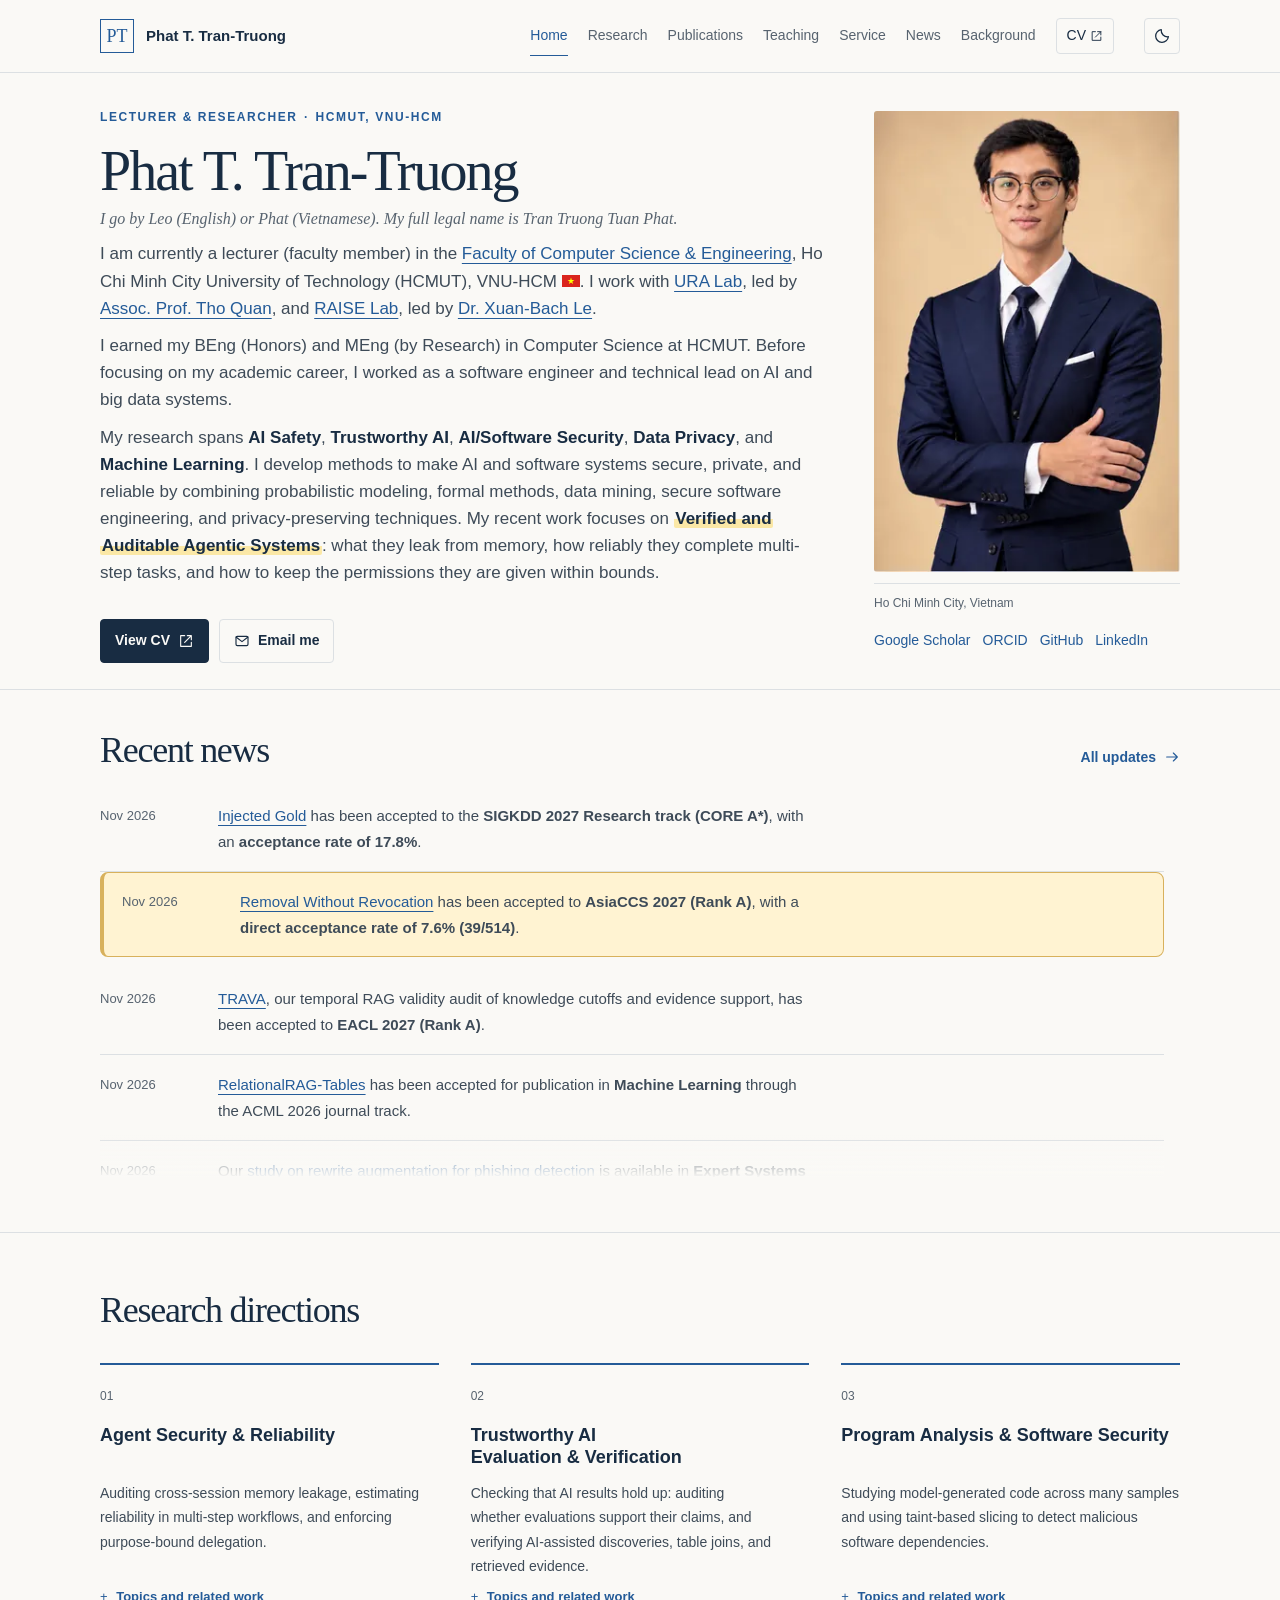
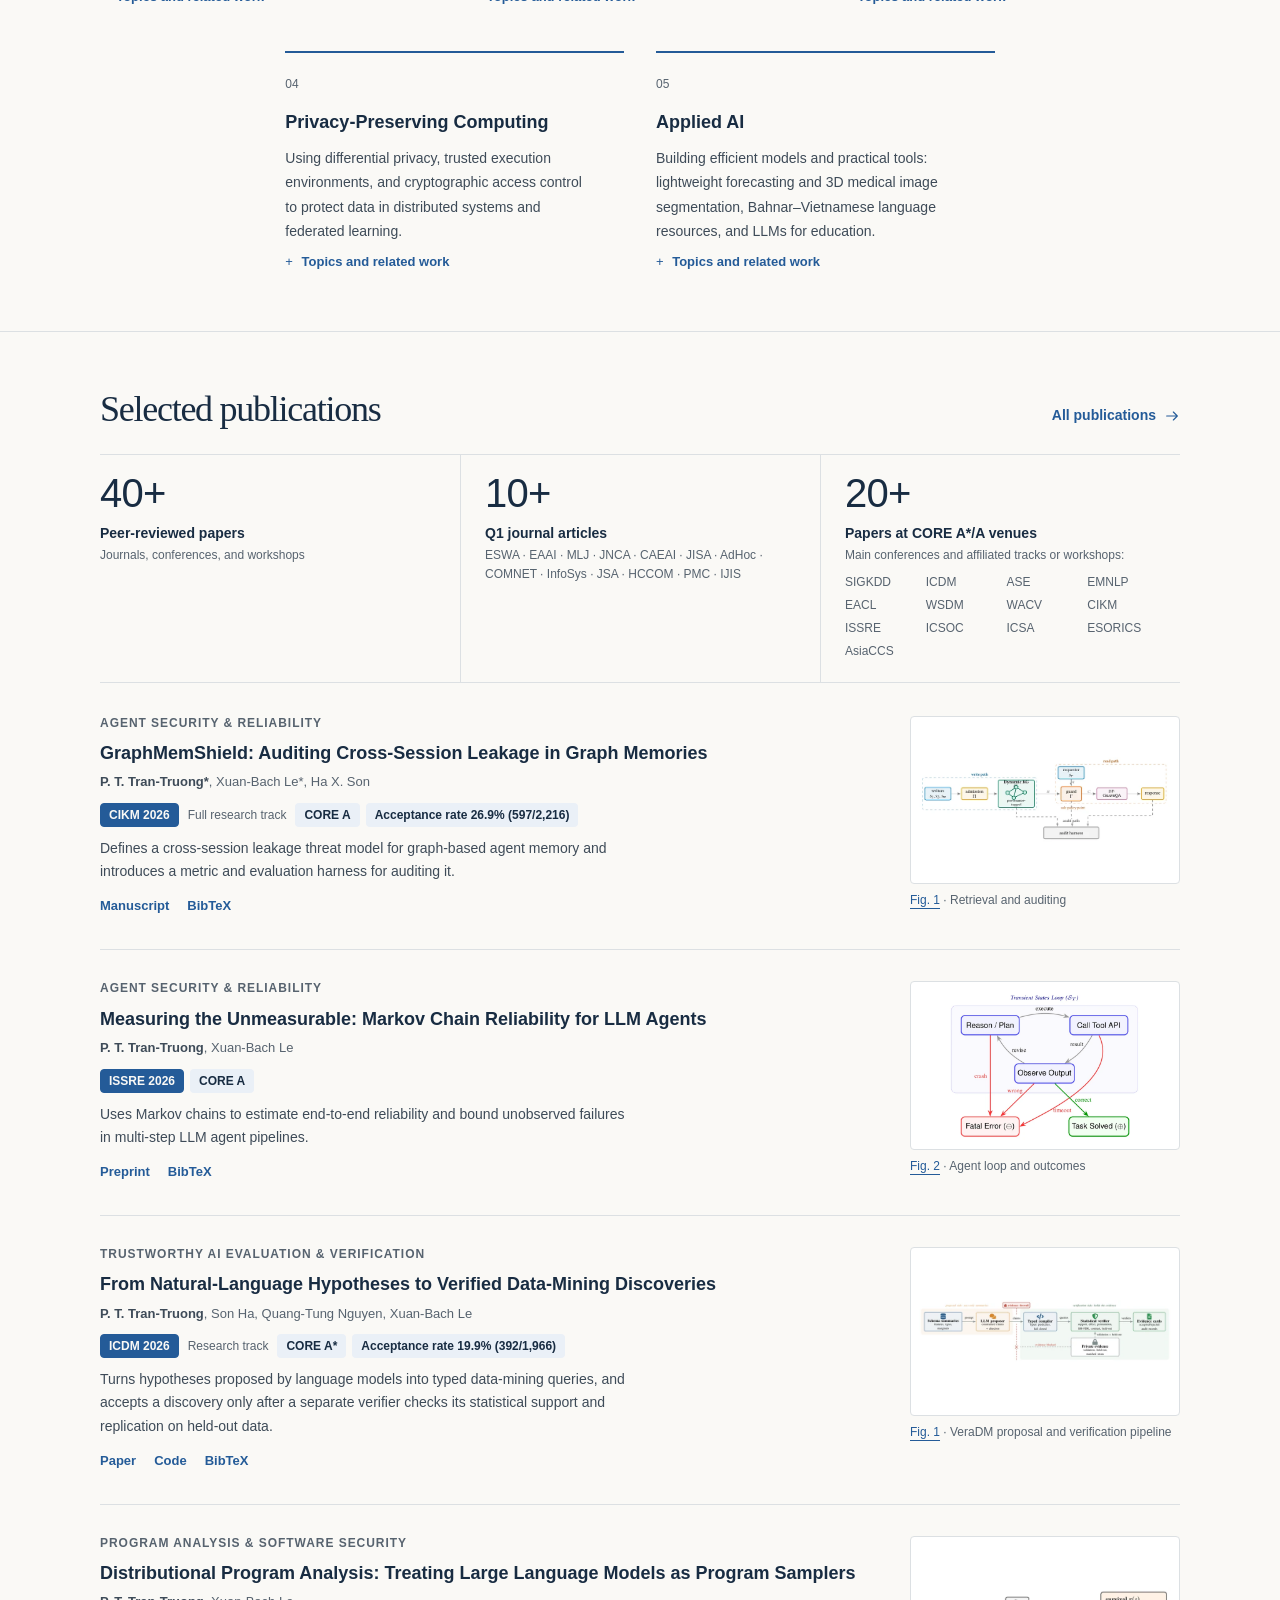
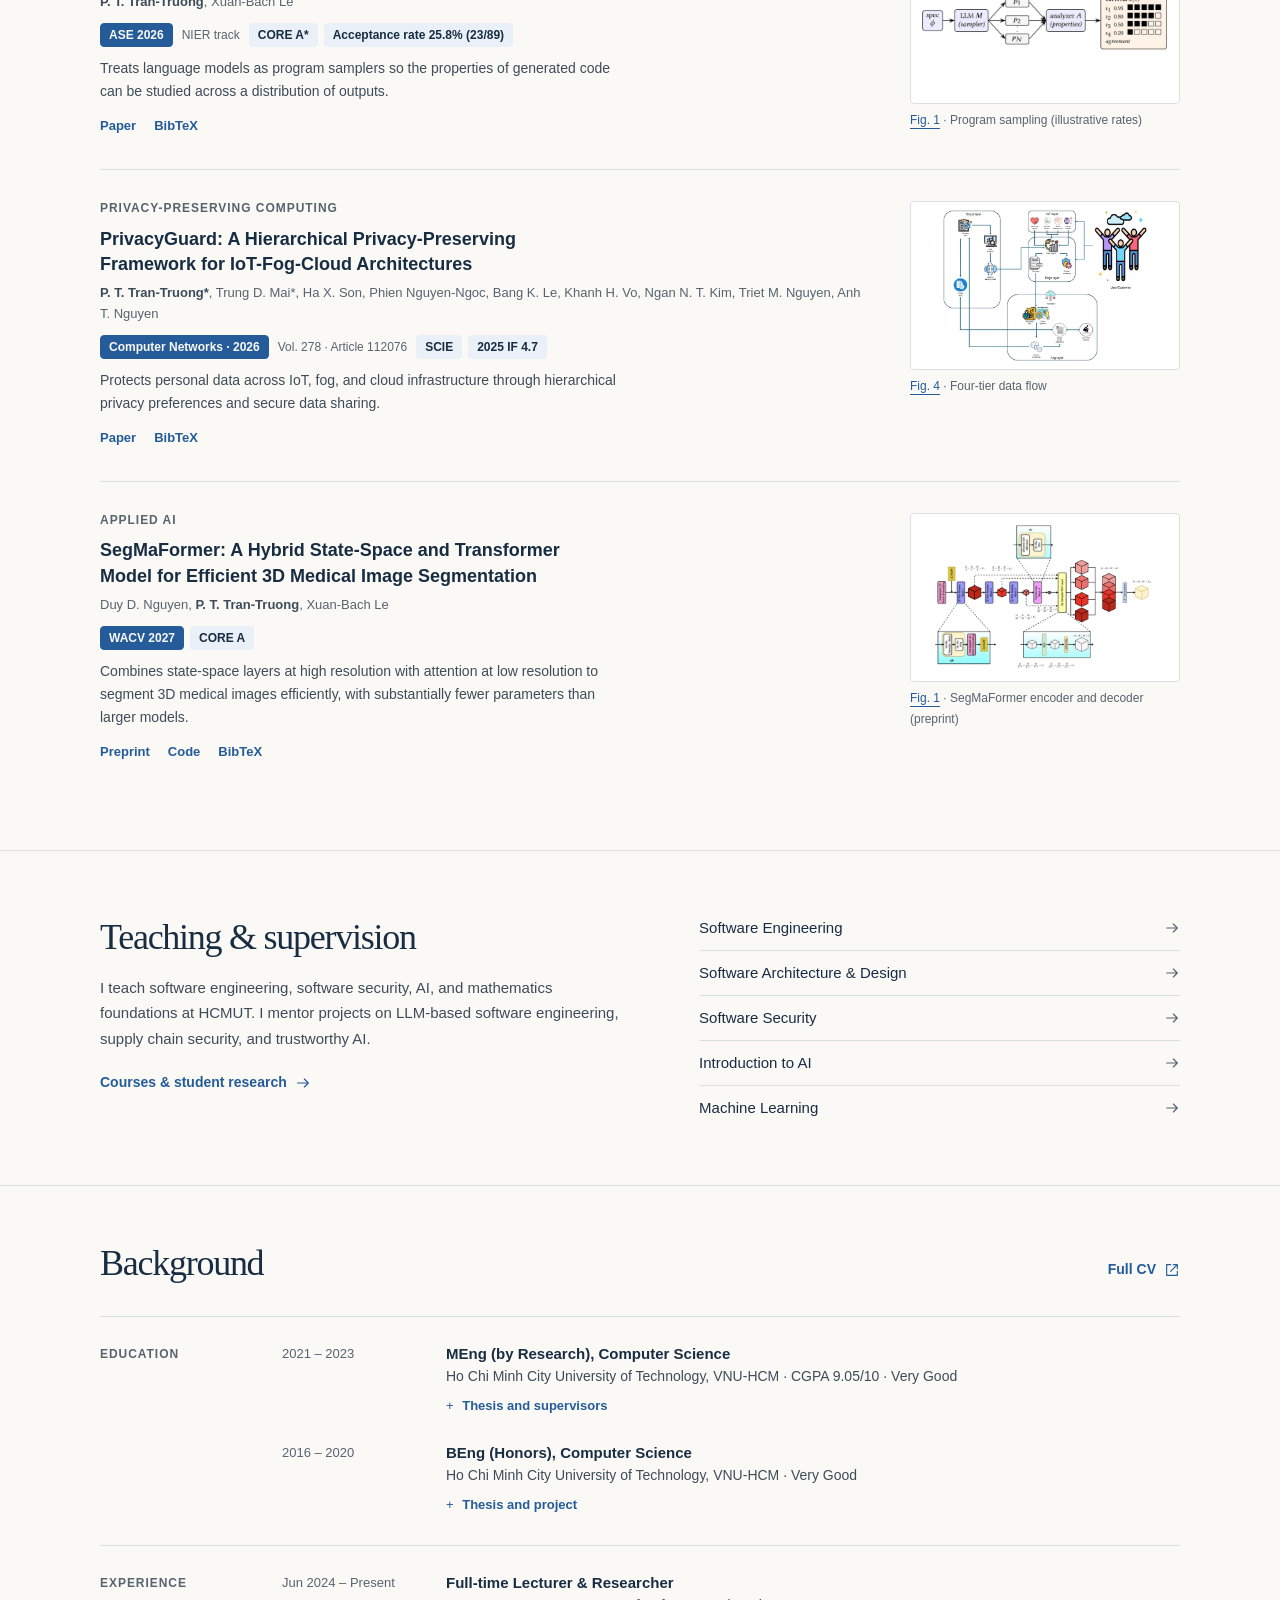
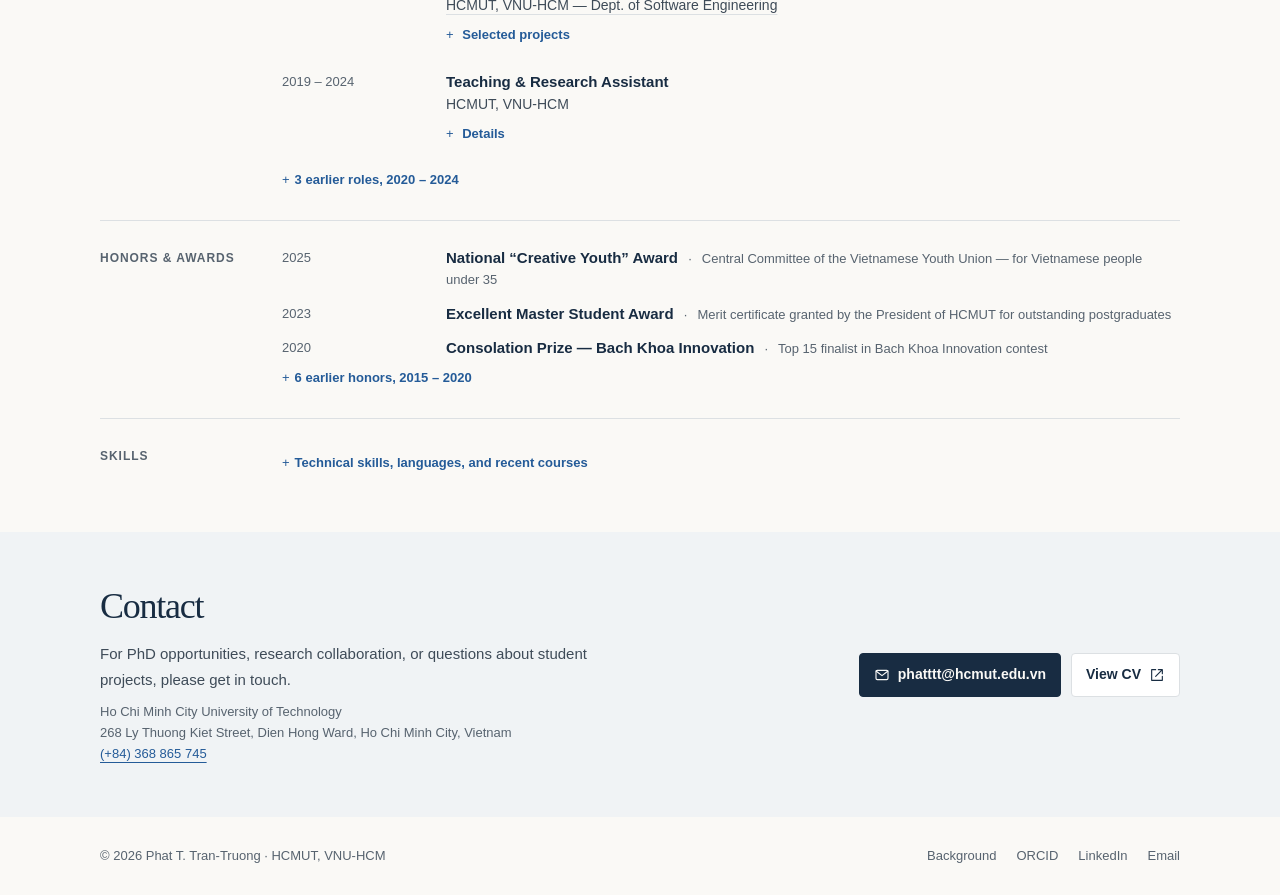
==== index.html @ 2db964b9 "Align conference venue names in responsive columns" ====
<!DOCTYPE html>
<html lang="en" data-theme="light">
  <head>
    <meta charset="UTF-8" />
    <meta name="viewport" content="width=device-width, initial-scale=1" />
    <title>
      Phat T. Tran-Truong — Lecturer &amp; Researcher in Computer Science
    </title>
    <meta
      name="description"
      content="Phat Tuan Tran-Truong (Leo), lecturer and researcher at HCMUT, VNU-HCM. Research in LLM agent security and reliability, program analysis, and privacy-preserving computing."
    />
    <meta name="author" content="Phat T. Tran-Truong" />
    <meta name="theme-color" content="#faf9f6" />
    <meta
      property="og:title"
      content="Phat T. Tran-Truong — Lecturer &amp; Researcher in Computer Science"
    />
    <meta
      property="og:description"
      content="Phat Tuan Tran-Truong (Leo), lecturer and researcher at HCMUT, VNU-HCM. Research in LLM agent security and reliability, program analysis, and privacy-preserving computing."
    />
    <meta property="og:type" content="website" />
    <meta property="og:url" content="https://leotttphat.github.io/" />
    <meta
      property="og:image"
      content="https://leotttphat.github.io/assets/social-card.jpg"
    />
    <meta property="og:image:width" content="1200" />
    <meta property="og:image:height" content="630" />
    <meta
      property="og:image:alt"
      content="Phat Tuan Tran-Truong — Security and reliability for LLM agents"
    />
    <meta name="twitter:card" content="summary_large_image" />
    <link rel="canonical" href="https://leotttphat.github.io/" />
    <script type="application/ld+json">
      {
        "@context": "https://schema.org",
        "@type": "Person",
        "name": "Phat Tuan Tran-Truong",
        "alternateName": ["Phat T. Tran-Truong", "Leo"],
        "jobTitle": "Lecturer and Researcher",
        "worksFor": {
          "@type": "CollegeOrUniversity",
          "name": "Ho Chi Minh City University of Technology (HCMUT), VNU-HCM",
          "url": "https://hcmut.edu.vn/"
        },
        "alumniOf": {
          "@type": "CollegeOrUniversity",
          "name": "Ho Chi Minh City University of Technology (HCMUT), VNU-HCM"
        },
        "url": "https://leotttphat.github.io/",
        "image": "https://leotttphat.github.io/assets/portrait-640.jpg",
        "email": "mailto:phatttt@hcmut.edu.vn",
        "knowsAbout": [
          "LLM agent security",
          "Software reliability",
          "Program analysis",
          "Privacy-preserving computing"
        ],
        "sameAs": [
          "https://scholar.google.com/citations?user=id3PATEAAAAJ",
          "https://orcid.org/0000-0003-3199-6333",
          "https://github.com/LeoTTTPhat",
          "https://www.linkedin.com/in/tuanphat"
        ]
      }
    </script>
    <script>
      (function () {
        var theme = null;
        try {
          theme = localStorage.getItem("theme");
        } catch (_) {}
        if (
          theme === "dark" ||
          (!theme && window.matchMedia("(prefers-color-scheme: dark)").matches)
        )
          document.documentElement.dataset.theme = "dark";
      })();
    </script>
    <link rel="icon" href="favicon.ico" sizes="32x32" />
    <link rel="icon" href="assets/favicon.svg" type="image/svg+xml" />
    <link rel="apple-touch-icon" href="assets/apple-touch-icon.png" />
    <link rel="stylesheet" href="index.css?v=20261114-3" />
    <script src="script.js?v=20261109" defer></script>
  </head>
  <body data-page="home">
    <a class="skip-link" href="#main">Skip to content</a>
    <header class="navbar">
      <div class="container nav-inner">
        <a class="nav-logo" href="./" aria-label="Phat T. Tran-Truong — Home"
          ><span class="monogram" aria-hidden="true">PT</span
          ><span class="full-name">Phat T. Tran-Truong</span></a
        >
        <nav class="nav-links" id="nav-links" aria-label="Main navigation">
          <a href="./" aria-current="page">Home</a>
          <a href="#research">Research</a>
          <a href="publications/">Publications</a>
          <a href="teaching/">Teaching</a>
          <a href="service/">Service</a>
          <a href="news/">News</a>
          <a href="#background">Background</a>
          <a class="cv-link" href="cv_Phat.pdf" target="_blank" rel="noopener">
            CV
            <svg class="icon" viewBox="0 0 24 24" aria-hidden="true">
              <path d="M14 4h6v6m0-6L10 14M10 4H4v16h16v-6" />
            </svg>
          </a>
        </nav>
        <button
          class="icon-button theme-toggle"
          id="theme-toggle"
          aria-label="Switch to dark mode"
        >
          <svg class="icon moon-icon" viewBox="0 0 24 24" aria-hidden="true">
            <path
              d="M20.5 13A8.5 8.5 0 0 1 11 3.5 8.5 8.5 0 1 0 20.5 13Z"
            /></svg
          ><svg class="icon sun-icon" viewBox="0 0 24 24" aria-hidden="true">
            <circle cx="12" cy="12" r="4" />
            <path
              d="M12 2v2m0 16v2M2 12h2m16 0h2M5 5l1.5 1.5m11 11L19 19M5 19l1.5-1.5m11-11L19 5"
            />
          </svg>
        </button>
        <button
          class="icon-button menu-toggle"
          id="menu-toggle"
          aria-label="Open navigation"
          aria-expanded="false"
          aria-controls="nav-links"
        >
          <svg class="icon menu-bars" viewBox="0 0 24 24" aria-hidden="true">
            <path d="M4 6h16M4 12h16M4 18h16" /></svg
          ><svg class="icon menu-close" viewBox="0 0 24 24" aria-hidden="true">
            <path d="m6 6 12 12M6 18 18 6" />
          </svg>
        </button>
      </div>
    </header>
    <main id="main" tabindex="-1">
      <section class="hero" id="about">
        <div class="container hero-layout">
          <div class="hero-identity">
            <p class="eyebrow hero-eyebrow">
              <span>Lecturer &amp; Researcher</span
              ><span class="eyebrow-sep" aria-hidden="true">·</span
              ><span class="nowrap">HCMUT, VNU-HCM</span>
            </p>
            <h1>Phat T. <span class="family-name">Tran-Truong</span></h1>
            <p class="name-note">
              I go by Leo (English) or Phat (Vietnamese). My full legal name is
              Tran Truong Tuan Phat.
            </p>
          </div>
          <div class="hero-profile">
            <figure class="portrait">
              <picture>
                <source
                  type="image/webp"
                  srcset="
                    assets/portrait-320.webp 320w,
                    assets/portrait-640.webp 640w
                  "
                  sizes="(max-width: 767px) 84px, clamp(200px, calc(29vw - 19px), 306px)"
                />
                <img
                  src="assets/portrait-640.jpg"
                  srcset="
                    assets/portrait-320.jpg 320w,
                    assets/portrait-640.jpg 640w
                  "
                  sizes="(max-width: 767px) 84px, clamp(200px, calc(29vw - 19px), 306px)"
                  width="814"
                  height="1226"
                  alt="Portrait of Phat Tuan Tran-Truong"
                  fetchpriority="high"
                />
              </picture>
              <figcaption>Ho Chi Minh City, Vietnam</figcaption>
            </figure>
            <ul class="profile-links" aria-label="Academic profiles">
              <li>
                <a
                  href="https://scholar.google.com/citations?user=id3PATEAAAAJ&amp;view_op=list_works&amp;sortby=pubdate"
                  target="_blank"
                  rel="noopener"
                  >Google Scholar</a
                >
              </li>
              <li>
                <a
                  href="https://orcid.org/0000-0003-3199-6333"
                  target="_blank"
                  rel="noopener"
                  >ORCID</a
                >
              </li>
              <li>
                <a
                  href="https://github.com/LeoTTTPhat"
                  target="_blank"
                  rel="noopener"
                  >GitHub</a
                >
              </li>
              <li>
                <a
                  href="https://www.linkedin.com/in/tuanphat"
                  target="_blank"
                  rel="noopener"
                  >LinkedIn</a
                >
              </li>
            </ul>
          </div>
          <div class="hero-details">
            <div class="hero-bio-group">
              <p class="hero-bio">
                I am currently a lecturer (faculty member) in the
                <a
                  href="https://cse.hcmut.edu.vn/en/bo-mon-cong-nghe-phan-mem"
                  target="_blank"
                  rel="noopener"
                  >Faculty of Computer Science &amp; Engineering</a
                >, Ho Chi Minh City University of Technology (HCMUT),
                <span class="nowrap"
                  >VNU-HCM
                  <svg
                    width="18"
                    height="12"
                    viewBox="0 0 30 20"
                    role="img"
                    aria-label="Vietnam flag"
                  >
                    <g id="vietnam-flag-art">
                      <rect width="30" height="20" fill="#da251d" />
                      <path
                        fill="#ff0"
                        d="M15 4l1.35 4.15h4.36l-3.53 2.56 1.35 4.15L15 12.3l-3.53 2.56 1.35-4.15-3.53-2.56h4.36Z"
                      />
                    </g>
                  </svg></span
                >. I work with
                <a
                  class="nowrap"
                  href="https://ura.hcmut.edu.vn/people"
                  target="_blank"
                  rel="noopener"
                  >URA Lab</a
                >, led by
                <a
                  class="nowrap"
                  href="https://www.cse.hcmut.edu.vn/qttho/doku.php?id=start"
                  target="_blank"
                  rel="noopener"
                  >Assoc. Prof. Tho Quan</a
                >, and
                <a
                  class="nowrap"
                  href="https://raise-website.vercel.app/"
                  target="_blank"
                  rel="noopener"
                  >RAISE Lab</a
                >, led by
                <a
                  class="nowrap"
                  href="https://lexuanbach.github.io/"
                  target="_blank"
                  rel="noopener"
                  >Dr. Xuan-Bach Le</a
                >.
              </p>
              <details class="cv-more hero-bio-more" open>
                <summary>Research interests and background</summary>
                <p class="hero-bio">
                  I earned my BEng (Honors) and MEng (by Research) in Computer
                  Science at HCMUT. Before focusing on my academic career, I worked
                  as a software engineer and technical lead on AI and big data
                  systems.
                </p>
                <p class="hero-bio">
                  My research spans <strong class="keyword">AI Safety</strong>,
                  <strong class="keyword">Trustworthy AI</strong>,
                  <strong class="keyword">AI/Software Security</strong>,
                  <strong class="keyword">Data Privacy</strong>, and
                  <strong class="keyword">Machine Learning</strong>. I develop methods to
                  make AI and software systems secure, private, and reliable by
                  combining probabilistic modeling, formal methods, data mining,
                  secure software engineering, and privacy-preserving techniques.
                  My recent work focuses on
                  <strong class="keyword keyword--focus"
                    >Verified and Auditable Agentic Systems</strong
                  >: what they leak from memory, how reliably they complete
                  multi-step tasks, and how to keep the permissions they are given
                  within bounds.
                </p>
              </details>
            </div>
            <div class="hero-actions">
              <a
                class="hero-action hero-action-primary"
                href="cv_Phat.pdf"
                target="_blank"
                rel="noopener"
              >
                View CV
                <svg class="icon" viewBox="0 0 24 24" aria-hidden="true">
                  <path d="M14 4h6v6m0-6L10 14M10 4H4v16h16v-6" />
                </svg>
              </a>
              <a class="hero-action" href="mailto:phatttt@hcmut.edu.vn">
                <svg class="icon" viewBox="0 0 24 24" aria-hidden="true">
                  <rect x="3" y="5" width="18" height="14" rx="2" />
                  <path d="m3 6 9 7 9-7" />
                </svg>
                Email me
              </a>
            </div>
          </div>
        </div>
      </section>
      <section class="content-section" id="news">
        <div class="container">
          <div class="section-heading">
            <h2 id="news-heading">Recent news</h2>
            <a class="text-link" href="news/"
              >All updates
              <svg class="icon" viewBox="0 0 24 24" aria-hidden="true">
                <path d="M4 12h16m-6-6 6 6-6 6" /></svg
            ></a>
          </div>
          <!-- Phones show the latest four, with the archive linked above. -->
          <div
            class="news-scroll"
            role="region"
            aria-labelledby="news-heading"
            tabindex="0"
            data-visible="4"
          >
            <div class="news-list">
              <div class="news-item">
                <time class="news-date" datetime="2026-11">Nov 2026</time>
                <p>
                  <a href="publications/#injected-gold">Injected Gold</a>
                  has been accepted to the
                  <strong>SIGKDD 2027 Research track (CORE A*)</strong>, with an
                  <strong>acceptance rate of 17.8%</strong>.
                </p>
              </div>
              <div class="news-item news-item--highlighted">
                <time class="news-date" datetime="2026-11">Nov 2026</time>
                <p>
                  <a href="publications/#removal-without-revocation"
                    >Removal Without Revocation</a
                  >
                  has been accepted to <strong>AsiaCCS 2027 (Rank A)</strong>,
                  with a <strong>direct acceptance rate of 7.6% (39/514)</strong>.
                </p>
              </div>
              <div class="news-item">
                <time class="news-date" datetime="2026-11">Nov 2026</time>
                <p>
                  <a href="publications/#trava">TRAVA</a>, our temporal RAG
                  validity audit of knowledge cutoffs and evidence support,
                  has been accepted to <strong>EACL 2027 (Rank A)</strong>.
                </p>
              </div>
              <div class="news-item">
                <time class="news-date" datetime="2026-11">Nov 2026</time>
                <p>
                  <a href="publications/#relationalrag-tables">RelationalRAG-Tables</a>
                  has been accepted for publication in <strong>Machine Learning</strong>
                  through the ACML 2026 journal track.
                </p>
              </div>
              <div class="news-item">
                <time class="news-date" datetime="2026-11">Nov 2026</time>
                <p>
                  Our
                  <a href="publications/#phishing-rewrite-audit"
                    >study on rewrite augmentation for phishing detection</a
                  >
                  is available in <strong>Expert Systems with Applications</strong>.
                </p>
              </div>
              <div class="news-item">
                <time class="news-date" datetime="2026-11">Nov 2026</time>
                <p>
                  <a href="publications/#trust-gated-median">Trust-Gated Robust Median</a>
                  has been accepted for publication in the
                  <strong>Journal of Information Security and Applications</strong>.
                </p>
              </div>
              <div class="news-item">
                <time class="news-date" datetime="2026-11">Nov 2026</time>
                <p>
                  Five papers were accepted to <strong>WSDM 2027</strong>,
                  including
                  <a href="publications/#symbolic-pattern-mining"
                    >work on symbolic pattern mining</a
                  >
                  and
                  <a href="publications/#misinformation-propagation-audit"
                    >a Findings paper on misinformation detection</a
                  >.
                </p>
              </div>
              <div class="news-item">
                <time class="news-date" datetime="2026-11">Nov 2026</time>
                <p>
                  Our
                  <a href="publications/#privacy-architectures"
                    >review of privacy-preserving architectures for IoT and
                    vehicular data sharing</a
                  >
                  is published in <strong>Ad Hoc Networks</strong>.
                </p>
              </div>
              <div class="news-item">
                <time class="news-date" datetime="2026-10">Oct 2026</time>
                <p>
                  <a href="publications/#semreuse">SemReuse</a> is available as
                  an <strong>arXiv preprint</strong>. It reuses cached
                  natural-language filter results and audits each new query
                  for recall and precision. This marks my first completed
                  collaboration with Assoc. Prof. Tung Kieu and Prof. Christian
                  S. Jensen at Aalborg University, and Prof. Bin Yang at East
                  China Normal University.
                </p>
              </div>
              <div class="news-item" id="jaws-ase-2026">
                <time class="news-date" datetime="2026-10">Oct 2026</time>
                <p>
                  “When the Judge Is the Bottleneck: Measuring Where an
                  Adversarial NL-to-LTL Loop Actually Fails” was accepted to the
                  <strong><a href="https://conf.researchr.org/home/ase-2026/jaws-2-2026#program">JAWs 2 workshop at ASE 2026</a></strong>
                  and listed in the October 12 program.
                </p>
              </div>
              <div class="news-item">
                <time class="news-date" datetime="2026-10">Oct 2026</time>
                <p>
                  <a href="publications/#segmaformer">SegMaFormer</a> was
                  accepted to <strong>WACV 2027</strong>.
                </p>
              </div>
              <div class="news-item">
                <time class="news-date" datetime="2026-10">Oct 2026</time>
                <p>
                  <a href="publications/#synthetic-data-audit"
                    >Our study on synthetic-data selection</a
                  >
                  appeared in <strong>EMNLP 2026 Findings</strong>.
                </p>
              </div>
              <div class="news-item">
                <time class="news-date" datetime="2026-09">Sep 2026</time>
                <p>
                  Five papers on agent services, orchestration, and access control
                  were accepted to <strong>ICSOC 2026</strong>, including
                  <a href="publications/#agent-failure-taxonomy"
                    >a taxonomy of LLM agent failure modes</a
                  >.
                </p>
              </div>
              <div class="news-item">
                <time class="news-date" datetime="2026-08">Aug 2026</time>
                <p>
                  <a href="publications/#graphmemshield">GraphMemShield</a> was
                  accepted to the <strong>CIKM 2026 full research track</strong>.
                </p>
              </div>
              <div class="news-item">
                <time class="news-date" datetime="2026-08">Aug 2026</time>
                <p>
                  <a href="publications/#verified-data-mining"
                    >From Natural-Language Hypotheses to Verified Data-Mining
                    Discoveries</a
                  >
                  was accepted to the <strong>ICDM 2026 research track</strong>.
                </p>
              </div>
              <div class="news-item">
                <time class="news-date" datetime="2026-08">Aug 2026</time>
                <p>
                  <a href="publications/#markov-agent-reliability"
                    >Markov Chain Reliability for LLM Agents</a
                  >
                  was accepted to <strong>ISSRE 2026</strong>.
                </p>
              </div>
              <div class="news-item">
                <time class="news-date" datetime="2026-07">Jul 2026</time>
                <p>
                  <a href="publications/#delegateguard">DelegateGuard</a> was
                  accepted to <strong>SecAssure at ESORICS 2026</strong>.
                </p>
              </div>
              <div class="news-item">
                <time class="news-date" datetime="2026-07">Jul 2026</time>
                <p>
                  <a href="publications/#distributional-program-analysis"
                    >Distributional Program Analysis</a
                  >
                  was accepted to the <strong>ASE 2026 NIER track</strong>.
                </p>
              </div>
              <div class="news-item">
                <time class="news-date" datetime="2026-06">Jun 2026</time>
                <p>
                  <a href="publications/#slm-archbench">SLM-ArchBench</a>, our
                  work on small language models for software architecture, appears
                  in the <strong>IEEE ICSA-C 2026 Companion proceedings</strong>.
                </p>
              </div>
              <div class="news-item">
                <time class="news-date" datetime="2026-06">Jun 2026</time>
                <p>
                  <a href="publications/#pop2tic">POP2TIC</a>, our work on
                  secure, privacy-preserving fog computing, was published in the
                  <strong>Journal of Network and Computer Applications</strong>.
                </p>
              </div>
              <div class="news-item">
                <time class="news-date" datetime="2026-06">Jun 2026</time>
                <p>
                  Our paper on <em>Single-Token Logit Prompting</em> for LLM-based
                  multiple-choice questions was published in
                  <strong>Computers &amp; Education: AI</strong>.
                </p>
              </div>
              <div class="news-item">
                <time class="news-date" datetime="2026-04">Apr 2026</time>
                <p>
                  <a href="publications/#privacyguard">PrivacyGuard</a>, our work on
                  secure, privacy-preserving fog computing, was published in
                  <strong>Computer Networks</strong>.
                </p>
              </div>
              <div class="news-item">
                <time class="news-date" datetime="2026-03">Mar 2026</time>
                <p>
                  Our paper on <em>LiteFormer</em> for financial time series was
                  published in
                  <strong>Engineering Applications of Artificial Intelligence</strong>.
                </p>
              </div>
              <div class="news-item">
                <time class="news-date" datetime="2026-01">Jan 2026</time>
                <p>
                  Our paper on Bahnaric-Vietnamese lexical mapping appeared at the
                  <strong>LM4UC workshop at AAAI 2026</strong> in Singapore.
                </p>
              </div>
              <div class="news-item">
                <time class="news-date" datetime="2025-12">Dec 2025</time>
                <p>
                  Received the
                  <strong>National “Creative Youth” Award</strong> from the
                  Central Committee of the Vietnamese Youth Union.
                </p>
              </div>
              <div class="news-item">
                <time class="news-date" datetime="2025-07">Jul 2025</time>
                <p>
                  Our paper on an LLM summer school for high-school students was
                  published in the <strong>AIED 2025 Companion proceedings</strong>
                  for the conference in Palermo.
                </p>
              </div>
            </div>
          </div>
        </div>
      </section>
      <section class="content-section" id="research">
        <div class="container">
          <div class="section-heading">
            <h2>Research directions</h2>
          </div>
          <div class="research-grid">
            <article class="research-card" id="secure-ai">
              <span class="research-number">01</span>
              <h3>Agent Security &amp; Reliability</h3>
              <p>
                Auditing cross-session memory leakage, estimating reliability in
                multi-step workflows, and enforcing purpose-bound delegation.
              </p>
              <details class="cv-more research-more">
                <summary>
                  Topics and related work<span class="sr-only">
                    in agent security and reliability</span
                  >
                </summary>
                <p>
                  I quantify what information leaks between sessions in shared
                  graph memories and estimate the reliability of multi-step
                  agent pipelines. I also design runtime controls for the
                  capabilities that agents receive when they act on someone
                  else’s behalf.
                </p>
                <h4 class="research-label">Topics</h4>
                <ul class="interest-list">
                  <li>Cross-session memory leakage</li>
                  <li>Agent workflow reliability</li>
                  <li>Absorbing Markov chains</li>
                  <li>Purpose-bound delegation</li>
                  <li>Runtime capability enforcement</li>
                </ul>
                <h4 class="research-label">Related work</h4>
                <ul class="related-papers">
                  <li>
                    <a href="publications/#removal-without-revocation"
                      >Removal Without Revocation</a
                    >
                    (AsiaCCS'27)
                  </li>
                  <li>
                    <a href="publications/#graphmemshield">GraphMemShield</a>
                    (CIKM'26)
                  </li>
                  <li>
                    <a href="publications/#markov-agent-reliability"
                      >Markov chain reliability for LLM agents</a
                    >
                    (ISSRE'26)
                  </li>
                  <li>
                    <a href="publications/#delegateguard">DelegateGuard</a>
                    (SecAssure at ESORICS'26)
                  </li>
                  <li>
                    <a href="publications/#deon">Deon</a> (ICSOC'26)
                  </li>
                  <li>
                    <a href="publications/#agent-failure-taxonomy"
                      >A Failure-Mode Taxonomy for LLM-Agent Services</a
                    >
                    (ICSOC'26)
                  </li>
                </ul>
              </details>
            </article>
            <article class="research-card" id="trustworthy-ai">
              <span class="research-number">02</span>
              <h3>Trustworthy AI Evaluation &amp; Verification</h3>
              <p>
                Checking that AI results hold up: auditing whether evaluations
                support their claims, and verifying AI-assisted discoveries,
                table joins, and retrieved evidence.
              </p>
              <details class="cv-more research-more">
                <summary>
                  Topics and related work<span class="sr-only">
                    in trustworthy AI evaluation and verification</span
                  >
                </summary>
                <p>
                  I test when benchmark and evaluation results support the
                  claims made from them, controlling for data leakage, selection
                  effects, and audit quality. I also build verifiers for what
                  AI-assisted analysis produces, from data-mining discoveries
                  and table joins to the evidence behind retrieval-augmented
                  answers.
                </p>
                <h4 class="research-label">Topics</h4>
                <ul class="interest-list">
                  <li>Measurement validity</li>
                  <li>Leakage-resistant evaluation</li>
                  <li>Statistical auditing</li>
                  <li>Verified data mining</li>
                  <li>Retrieval-augmented verification</li>
                  <li>Semantic operators</li>
                </ul>
                <h4 class="research-label">Related work</h4>
                <ul class="related-papers">
                  <li>
                    <a href="publications/#injected-gold">Injected Gold</a>
                    (SIGKDD'27)
                  </li>
                  <li>
                    <a href="publications/#verified-data-mining"
                      >From Natural-Language Hypotheses to Verified Data-Mining
                      Discoveries</a
                    >
                    (ICDM'26)
                  </li>
                  <li>
                    <a href="publications/#symbolic-pattern-mining"
                      >Noise-corrected symbolic pattern mining</a
                    >
                    (WSDM'27)
                  </li>
                  <li>
                    <a href="publications/#learned-stopping-audit"
                      >A Selection-Aware Audit of Learned Stopping</a
                    >
                    (WSDM'27)
                  </li>
                  <li>
                    <a href="publications/#misinformation-propagation-audit"
                      >When Do Propagation Models Beat Cascade Summaries?</a
                    >
                    (WSDM'27)
                  </li>
                  <li>
                    <a href="publications/#evidencegraph">EvidenceGraph</a>
                    (WSDM'27)
                  </li>
                  <li>
                    <a href="publications/#trava">TRAVA</a> (EACL'27)
                  </li>
                  <li>
                    <a href="publications/#synthetic-data-audit"
                      >When Audit Quality Fails to Predict Downstream Utility</a
                    >
                    (EMNLP'26 Findings)
                  </li>
                  <li>
                    <a href="publications/#phishing-rewrite-audit"
                      >Leakage-resistant evaluation of phishing detection</a
                    >
                    (ESWA'26)
                  </li>
                  <li>
                    <a href="publications/#relationalrag-tables"
                      >RelationalRAG-Tables</a
                    >
                    (MLJ'26)
                  </li>
                  <li>
                    <a href="publications/#semreuse">SemReuse</a> (preprint)
                  </li>
                </ul>
              </details>
            </article>
            <article class="research-card" id="software">
              <span class="research-number">03</span>
              <h3>Program Analysis &amp; Software Security</h3>
              <p>
                Studying model-generated code across many samples and using
                taint-based slicing to detect malicious software dependencies.
              </p>
              <details class="cv-more research-more">
                <summary>
                  Topics and related work<span class="sr-only">
                    in program analysis and software security</span
                  >
                </summary>
                <p>
                  I treat language models as program samplers and study the
                  distribution of their outputs. I also develop taint-based
                  analyses to isolate suspicious behavior in software
                  dependencies.
                </p>
                <h4 class="research-label">Topics</h4>
                <ul class="interest-list">
                  <li>Distributional program analysis</li>
                  <li>Static and dynamic analysis</li>
                  <li>Model-generated code</li>
                  <li>Taint-based slicing</li>
                  <li>Software supply chain security</li>
                  <li>LLM-based program repair</li>
                </ul>
                <h4 class="research-label">Related work</h4>
                <ul class="related-papers">
                  <li>
                    <a href="publications/#distributional-program-analysis"
                      >Distributional program analysis</a
                    >
                    (ASE'26 NIER)
                  </li>
                  <li>
                    <a href="publications/#npm-detection"
                      >Code slicing for malicious npm package detection</a
                    >
                    (ARES'26 Workshops)
                  </li>
                  <li>
                    <a href="publications/#quantum-program-repair"
                      >LLM repair of quantum programs</a
                    >
                    (ICECCS'26)
                  </li>
                  <li>
                    <a href="publications/#slm-archbench">SLM-ArchBench</a>
                    (ICSA-C'26)
                  </li>
                </ul>
              </details>
            </article>
            <article class="research-card" id="privacy">
              <span class="research-number">04</span>
              <h3>Privacy-Preserving Computing</h3>
              <p>
                Using differential privacy, trusted execution environments, and
                cryptographic access control to protect data in distributed
                systems and federated learning.
              </p>
              <details class="cv-more research-more">
                <summary>
                  Topics and related work<span class="sr-only">
                    in privacy-preserving computing</span
                  >
                </summary>
                <p>
                  I design privacy-preserving systems for sensitive data and
                  measure what protections cost in practice. My work spans
                  differential privacy, anonymization, and secure computation
                  across IoT, fog, and cloud environments. I also make
                  federated learning robust to backdoor attacks.
                </p>
                <h4 class="research-label">Topics</h4>
                <ul class="interest-list">
                  <li>Differential privacy</li>
                  <li>Data anonymization</li>
                  <li>Trusted execution environments</li>
                  <li>Privacy measurement</li>
                  <li>Cryptographic access control</li>
                  <li>IoT, fog, and cloud computing</li>
                  <li>Federated learning</li>
                </ul>
                <h4 class="research-label">Related work</h4>
                <ul class="related-papers">
                  <li>
                    <a href="publications/#privacyguard">PrivacyGuard</a>
                    (COMNET'26)
                  </li>
                  <li><a href="publications/#pop2tic">POP2TIC</a> (JNCA'26)</li>
                  <li>
                    <a href="publications/#trust-gated-median"
                      >Trust-Gated Robust Median</a
                    >
                    (JISA'26)
                  </li>
                  <li>
                    <a href="publications/#pragmatic-dp"
                      >Pragmatic differential privacy</a
                    >
                    (SNCS'24)
                  </li>
                  <li>
                    <a href="publications/#privacy-architectures"
                      >Privacy-preserving architectures for IoT and Vehicular
                      Data Sharing review</a
                    >
                    (AdHoc'26)
                  </li>
                  <li><a href="publications/#acaas">ACaaS</a> (ICSOC'26)</li>
                  <li><a href="publications/#slie">SLIE</a> (ICSOC'25)</li>
                  <li>
                    <a href="publications/#secureweartrade">SecureWearTrade</a>
                    (PMC'25)
                  </li>
                  <li><a href="publications/#tackle">TACKLE</a> (HCCOM'25)</li>
                  <li>
                    <a href="publications/#ci2p-medhfdroid">CI2P-MedHFDroid</a>
                    (IJIS'25)
                  </li>
                  <li>
                    <a href="publications/#financial-privacy-survey"
                      >Privacy-Preserving Computation in Financial Systems
                      review</a
                    >
                    (InfoSys'26)
                  </li>
                </ul>
              </details>
            </article>
            <article class="research-card" id="applied-ai">
              <span class="research-number">05</span>
              <h3>Applied AI</h3>
              <p>
                Building efficient models and practical tools: lightweight
                forecasting and 3D medical image segmentation, Bahnar–Vietnamese
                language resources, and LLMs for education.
              </p>
              <details class="cv-more research-more">
                <summary>
                  Topics and related work<span class="sr-only">
                    in applied AI</span
                  >
                </summary>
                <p>
                  With collaborators, I work on efficient deep-learning models
                  for financial forecasting and 3D medical image segmentation,
                  on language resources and benchmarks for Bahnar and
                  Vietnamese, and on how large language models can support
                  teaching and learning.
                </p>
                <h4 class="research-label">Topics</h4>
                <ul class="interest-list">
                  <li>Efficient transformers</li>
                  <li>State-space models</li>
                  <li>Time-series forecasting</li>
                  <li>Medical image segmentation</li>
                  <li>Low-resource NLP</li>
                  <li>LLMs in education</li>
                </ul>
                <h4 class="research-label">Related work</h4>
                <ul class="related-papers">
                  <li>
                    <a href="publications/#segmaformer">SegMaFormer</a>
                    (WACV'27)
                  </li>
                  <li>
                    <a href="publications/#liteformer">LiteFormer</a> (EAAI'26)
                  </li>
                  <li>
                    <a href="publications/#money-laundering"
                      >Money laundering detection with transaction graph
                      learning</a
                    >
                    (IMCOM'24)
                  </li>
                  <li>
                    <a href="publications/#bahnar-parallel-retrieval"
                      >Bahnar–Vietnamese parallel-sentence retrieval</a
                    >
                    (AACL-IJCNLP'26)
                  </li>
                  <li>
                    <a href="publications/#bahnaric-vietnamese"
                      >Bahnaric–Vietnamese lexical mapping</a
                    >
                    (LM4UC at AAAI'26)
                  </li>
                  <li>
                    <a href="publications/#vietnamese-cultural-benchmark"
                      >Fluent but Foreign</a
                    >
                    (WSDM'27)
                  </li>
                  <li>
                    <a href="publications/#stl-prompting"
                      >Zero-shot multiple-choice question answering with LLMs</a
                    >
                    (CAEAI'26)
                  </li>
                  <li>
                    <a href="publications/#llm-summer-school"
                      >An LLM hackathon for high-school students</a
                    >
                    (AIED'25 Companion)
                  </li>
                </ul>
              </details>
            </article>
          </div>
        </div>
      </section>
      <section class="content-section" id="publications">
        <div class="container">
          <div class="section-heading">
            <h2>Selected publications</h2>
            <a class="text-link" href="publications/"
              >All publications
              <svg class="icon" viewBox="0 0 24 24" aria-hidden="true">
                <path d="M4 12h16m-6-6 6 6-6 6" /></svg
            ></a>
          </div>
          <dl class="pub-stats">
            <div class="pub-stat">
              <dt>Peer-reviewed papers</dt>
              <dd class="pub-stat-value">40+</dd>
              <dd class="pub-stat-note">Journals, conferences, and workshops</dd>
            </div>
            <div class="pub-stat">
              <dt>Q1 journal articles</dt>
              <dd class="pub-stat-value">10+</dd>
              <dd class="pub-stat-note">
                <abbr title="Expert Systems with Applications">ESWA</abbr>&nbsp;·
                <abbr title="Engineering Applications of Artificial Intelligence">EAAI</abbr>&nbsp;·
                <abbr title="Machine Learning (Springer)">MLJ</abbr>&nbsp;·
                <abbr title="Journal of Network and Computer Applications">JNCA</abbr>&nbsp;·
                <abbr title="Computers and Education: Artificial Intelligence">CAEAI</abbr>&nbsp;·
                <abbr title="Journal of Information Security and Applications">JISA</abbr>&nbsp;·
                <abbr title="Ad Hoc Networks">AdHoc</abbr>&nbsp;·
                <abbr title="Computer Networks">COMNET</abbr>&nbsp;·
                <abbr title="Information Systems">InfoSys</abbr>&nbsp;·
                <abbr title="Journal of Systems Architecture">JSA</abbr>&nbsp;·
                <abbr title="High-Confidence Computing">HCCOM</abbr>&nbsp;·
                <abbr title="Pervasive and Mobile Computing">PMC</abbr>&nbsp;·
                <abbr title="International Journal of Information Security">IJIS</abbr>
              </dd>
            </div>
            <div class="pub-stat">
              <dt>Papers at CORE A*/A venues</dt>
              <dd class="pub-stat-value">20+</dd>
              <dd class="pub-stat-note">
                Main conferences and affiliated tracks or workshops:
                <ul class="venue-list">
                  <li><abbr title="ACM SIGKDD Conference on Knowledge Discovery and Data Mining">SIGKDD</abbr></li>
                  <li><abbr title="IEEE International Conference on Data Mining">ICDM</abbr></li>
                  <li><abbr title="IEEE/ACM International Conference on Automated Software Engineering">ASE</abbr></li>
                  <li><abbr title="Conference on Empirical Methods in Natural Language Processing">EMNLP</abbr></li>
                  <li><abbr title="Conference of the European Chapter of the Association for Computational Linguistics">EACL</abbr></li>
                  <li><abbr title="ACM International Conference on Web Search and Data Mining">WSDM</abbr></li>
                  <li><abbr title="IEEE/CVF Winter Conference on Applications of Computer Vision">WACV</abbr></li>
                  <li><abbr title="ACM International Conference on Information and Knowledge Management">CIKM</abbr></li>
                  <li><abbr title="IEEE International Symposium on Software Reliability Engineering">ISSRE</abbr></li>
                  <li><abbr title="International Conference on Service-Oriented Computing">ICSOC</abbr></li>
                  <li><abbr title="IEEE International Conference on Software Architecture">ICSA</abbr></li>
                  <li><abbr title="European Symposium on Research in Computer Security">ESORICS</abbr></li>
                  <li><abbr title="ACM Asia Conference on Computer and Communications Security">AsiaCCS</abbr></li>
                </ul>
              </dd>
            </div>
          </dl>
          <div class="selected-list">
            <article class="selected-paper">
              <div>
                <p class="paper-kicker">
                  Agent security &amp; reliability
                </p>
                <h3>
                  <a
                    href="https://drive.google.com/file/d/1sWQzD7oXUJJimC_JQG_ABYKI7Z8WPfrm/view?usp=sharing"
                    target="_blank"
                    rel="noopener"
                    >GraphMemShield: Auditing Cross-Session Leakage in Graph
                    Memories</a
                  >
                </h3>
                <p class="pub-authors">
                  <strong>P. T. Tran-Truong*</strong>, Xuan-Bach Le*, Ha X. Son
                </p>
                <p class="paper-badges">
                  <span class="paper-badge paper-badge--venue">CIKM 2026</span>
                  <span class="paper-badge paper-badge--track">Full research track</span>
                  <a class="paper-badge pub-metric--core" href="https://portal.core.edu.au/conf-ranks/25/">CORE A</a>
                  <a class="paper-badge pub-metric--acceptance" href="https://raise-website.vercel.app/news/graphmemshield-cikm-2026">Acceptance rate 26.9% (597/2,216)</a>
                </p>
                <p class="paper-summary">
                  Defines a cross-session leakage threat model for graph-based
                  agent memory and introduces a metric and evaluation harness
                  for auditing it.
                </p>
                <div class="paper-links">
                  <a
                    href="https://drive.google.com/file/d/1sWQzD7oXUJJimC_JQG_ABYKI7Z8WPfrm/view?usp=sharing"
                    target="_blank"
                    rel="noopener"
                    >Manuscript</a
                  >
                  <a href="publications/#graphmemshield-citation">BibTeX</a>
                </div>
              </div>
              <details class="pub-figure" open>
                <summary>Figure<span class="sr-only"> for GraphMemShield</span></summary>
                <figure class="paper-figure">
                  <a class="paper-visual" href="assets/research/graphmemshield-figure-1.png">
                    <picture>
                      <source
                        type="image/webp"
                        srcset="assets/research/thumbs/graphmemshield-figure-1-640.webp 640w, assets/research/thumbs/graphmemshield-figure-1-1185.webp 1185w"
                        sizes="(max-width: 412px) calc(100vw - 32px), (max-width: 767px) 380px, 270px"
                      />
                      <img
                        src="assets/research/graphmemshield-figure-1.png"
                        width="1185"
                        height="405"
                        alt="Full-size GraphMemShield diagram. A retrieval guard controls which graph edges enter the response context, while an audit harness monitors the data flow."
                        loading="lazy"
                      />
                    </picture>
                  </a>
                  <figcaption>
                    <a href="https://lexuanbach.github.io/publication/CIKM2026.pdf#page=2">Fig. 1</a>
                    · Retrieval and auditing
                  </figcaption>
                </figure>
              </details>
            </article>
            <article class="selected-paper">
              <div>
                <p class="paper-kicker">
                  Agent security &amp; reliability
                </p>
                <h3>
                  <a
                    href="https://arxiv.org/abs/2604.24579"
                    target="_blank"
                    rel="noopener"
                    >Measuring the Unmeasurable: Markov Chain Reliability for
                    LLM Agents</a
                  >
                </h3>
                <p class="pub-authors">
                  <strong>P. T. Tran-Truong</strong>, Xuan-Bach Le
                </p>
                <p class="paper-badges">
                  <span class="paper-badge paper-badge--venue">ISSRE 2026</span>
                  <a class="paper-badge pub-metric--core" href="https://portal.core.edu.au/conf-ranks/1411/">CORE A</a>
                </p>
                <p class="paper-summary">
                  Uses Markov chains to estimate end-to-end reliability and
                  bound unobserved failures in multi-step LLM agent pipelines.
                </p>
                <div class="paper-links">
                  <a
                    href="https://arxiv.org/abs/2604.24579"
                    target="_blank"
                    rel="noopener"
                    >Preprint</a
                  >
                  <a href="publications/#markov-agent-reliability-citation"
                    >BibTeX</a
                  >
                </div>
              </div>
              <details class="pub-figure" open>
                <summary>Figure<span class="sr-only"> for Markov chain reliability for LLM agents</span></summary>
                <figure class="paper-figure">
                  <a class="paper-visual" href="assets/research/tracetochain-figure-2.png">
                    <picture>
                      <source
                        type="image/webp"
                        srcset="assets/research/thumbs/tracetochain-figure-2-640.webp 640w, assets/research/thumbs/tracetochain-figure-2-1056.webp 1056w"
                        sizes="(max-width: 412px) calc(100vw - 32px), (max-width: 767px) 380px, 270px"
                      />
                      <img
                        src="assets/research/tracetochain-figure-2.png"
                        width="1056"
                        height="798"
                        alt="Full-size TraceToChain diagram. The agent cycles through planning, tool calls, and observing outputs until it solves the task or fails."
                        loading="lazy"
                      />
                    </picture>
                  </a>
                  <figcaption>
                    <a href="https://arxiv.org/pdf/2604.24579#page=3">Fig. 2</a>
                    · Agent loop and outcomes
                  </figcaption>
                </figure>
              </details>
            </article>
            <article class="selected-paper">
              <div>
                <p class="paper-kicker">
                  Trustworthy AI evaluation &amp; verification
                </p>
                <h3>
                  <a
                    href="https://drive.google.com/file/d/1IBgIK8Lyibf76n4FMg_w81IpcrzArCyB/view?usp=sharing"
                    target="_blank"
                    rel="noopener"
                    >From Natural-Language Hypotheses to Verified Data-Mining
                    Discoveries</a
                  >
                </h3>
                <p class="pub-authors">
                  <strong>P. T. Tran-Truong</strong>, Son Ha, Quang-Tung Nguyen,
                  Xuan-Bach Le
                </p>
                <p class="paper-badges">
                  <span class="paper-badge paper-badge--venue">ICDM 2026</span>
                  <span class="paper-badge paper-badge--track">Research track</span>
                  <a class="paper-badge pub-metric--core" href="https://portal.core.edu.au/conf-ranks/642/">CORE A*</a>
                  <a class="paper-badge pub-metric--acceptance" href="https://lexuanbach.github.io/">Acceptance rate 19.9% (392/1,966)</a>
                </p>
                <p class="paper-summary">
                  Turns hypotheses proposed by language models into typed
                  data-mining queries, and accepts a discovery only after a
                  separate verifier checks its statistical support and
                  replication on held-out data.
                </p>
                <div class="paper-links">
                  <a
                    href="https://drive.google.com/file/d/1IBgIK8Lyibf76n4FMg_w81IpcrzArCyB/view?usp=sharing"
                    target="_blank"
                    rel="noopener"
                    >Paper</a
                  >
                  <a
                    href="https://github.com/LeoTTTPhat/VeraDM"
                    target="_blank"
                    rel="noopener"
                    >Code</a
                  >
                  <a href="publications/#verified-data-mining-citation">BibTeX</a>
                </div>
              </div>
              <details class="pub-figure" open>
                <summary>Figure<span class="sr-only"> for From Natural-Language Hypotheses to Verified Data-Mining Discoveries</span></summary>
                <figure class="paper-figure">
                  <a class="paper-visual" href="assets/research/publications/verified-data-mining-figure-1.png">
                    <picture>
                      <source
                        type="image/webp"
                        srcset="assets/research/publications/thumbs/verified-data-mining-figure-1-640.webp 640w, assets/research/publications/thumbs/verified-data-mining-figure-1-1280.webp 1280w"
                        sizes="(max-width: 412px) calc(100vw - 32px), (max-width: 767px) 380px, 270px"
                      />
                      <img
                        src="assets/research/publications/verified-data-mining-figure-1.png"
                        width="1301"
                        height="322"
                        alt="Full-size figure. VeraDM proposal and verification pipeline."
                        loading="lazy"
                      />
                    </picture>
                  </a>
                  <figcaption>
                    <a href="https://drive.google.com/file/d/1IBgIK8Lyibf76n4FMg_w81IpcrzArCyB/view">Fig. 1</a> · VeraDM proposal and verification pipeline
                  </figcaption>
                </figure>
              </details>
            </article>
            <article class="selected-paper">
              <div>
                <p class="paper-kicker">
                  Program analysis &amp; software security
                </p>
                <h3>
                  <a
                    href="https://dl.acm.org/doi/10.1145/3832783.3834555"
                    target="_blank"
                    rel="noopener"
                    >Distributional Program Analysis: Treating Large Language
                    Models as Program Samplers</a
                  >
                </h3>
                <p class="pub-authors">
                  <strong>P. T. Tran-Truong</strong>, Xuan-Bach Le
                </p>
                <p class="paper-badges">
                  <span class="paper-badge paper-badge--venue">ASE 2026</span>
                  <span class="paper-badge paper-badge--track">NIER track</span>
                  <a class="paper-badge pub-metric--core" href="https://portal.core.edu.au/conf-ranks/279/">CORE A*</a>
                  <a class="paper-badge pub-metric--acceptance" href="https://raise-website.vercel.app/news/distributional-program-analysis-ase-2026">Acceptance rate 25.8% (23/89)</a>
                </p>
                <p class="paper-summary">
                  Treats language models as program samplers so the properties
                  of generated code can be studied across a distribution of
                  outputs.
                </p>
                <div class="paper-links">
                  <a
                    href="https://dl.acm.org/doi/10.1145/3832783.3834555"
                    target="_blank"
                    rel="noopener"
                    >Paper</a
                  >
                  <a
                    href="publications/#distributional-program-analysis-citation"
                    >BibTeX</a
                  >
                </div>
              </div>
              <details class="pub-figure" open>
                <summary>Figure<span class="sr-only"> for Distributional Program Analysis</span></summary>
                <figure class="paper-figure">
                  <a class="paper-visual" href="assets/research/dpa-figure-1.png">
                    <picture>
                      <source
                        type="image/webp"
                        srcset="assets/research/thumbs/dpa-figure-1-640.webp 640w, assets/research/thumbs/dpa-figure-1-1239.webp 1239w"
                        sizes="(max-width: 412px) calc(100vw - 32px), (max-width: 767px) 380px, 270px"
                      />
                      <img
                        src="assets/research/dpa-figure-1.png"
                        width="1239"
                        height="330"
                        alt="Full-size program analysis diagram. An LLM samples several programs from one specification. An analyzer counts how often each inferred property recurs."
                        loading="lazy"
                      />
                    </picture>
                  </a>
                  <figcaption>
                    <a href="https://lexuanbach.github.io/publication/ASE2026-NIER.pdf#page=2">Fig. 1</a>
                    · Program sampling (illustrative rates)
                  </figcaption>
                </figure>
              </details>
            </article>
            <article class="selected-paper">
              <div>
                <p class="paper-kicker">
                  Privacy-preserving computing
                </p>
                <h3>
                  <a
                    href="https://doi.org/10.1016/j.comnet.2026.112076"
                    target="_blank"
                    rel="noopener"
                    >PrivacyGuard: A Hierarchical Privacy-Preserving Framework
                    for IoT-Fog-Cloud Architectures</a
                  >
                </h3>
                <p class="pub-authors">
                  <strong>P. T. Tran-Truong*</strong>, Trung D. Mai*, Ha X. Son,
                  Phien Nguyen-Ngoc, Bang K. Le, Khanh H. Vo, Ngan N. T. Kim,
                  Triet M. Nguyen, Anh T. Nguyen
                </p>
                <p class="paper-badges">
                  <span class="paper-badge paper-badge--venue">Computer Networks · 2026</span>
                  <span class="paper-badge">Vol. 278 · Article 112076</span>
                  <a
                    class="paper-badge pub-metric--scie"
                    href="https://www.niic.nsc.ru/phocadownload/publications/2025/JCR_JournalImpactFactor_2026.pdf#page=95"
                    aria-label="Science Citation Index Expanded (SCIE) indexing"
                  >SCIE</a>
                  <a
                    class="paper-badge"
                    href="https://shop.elsevier.com/journals/computer-networks/1389-1286"
                    aria-label="2025 Journal Impact Factor 4.7"
                  >2025 IF 4.7</a>
                </p>
                <p class="paper-summary">
                  Protects personal data across IoT, fog, and cloud
                  infrastructure through hierarchical privacy preferences and
                  secure data sharing.
                </p>
                <div class="paper-links">
                  <a
                    href="https://doi.org/10.1016/j.comnet.2026.112076"
                    target="_blank"
                    rel="noopener"
                    >Paper</a
                  >
                  <a href="publications/#privacyguard-citation">BibTeX</a>
                </div>
              </div>
              <details class="pub-figure" open>
                <summary>Figure<span class="sr-only"> for PrivacyGuard</span></summary>
                <figure class="paper-figure">
                  <a
                    class="paper-visual"
                    href="https://ars.els-cdn.com/content/image/1-s2.0-S1389128626000885-gr4_lrg.jpg"
                  >
                    <picture>
                      <source
                        type="image/webp"
                        srcset="assets/research/thumbs/privacyguard-figure-4-640.webp 640w, assets/research/thumbs/privacyguard-figure-4-769.webp 769w"
                        sizes="(max-width: 412px) calc(100vw - 32px), (max-width: 767px) 380px, 270px"
                      />
                      <img
                        src="assets/research/privacyguard-figure-4.jpg"
                        width="769"
                        height="571"
                        alt="Full-size PrivacyGuard architecture. IoT sensors feed an edge device that collects user preferences, fog nodes validate and process encrypted data, and the cloud receives validated data."
                        loading="lazy"
                      />
                    </picture>
                  </a>
                  <figcaption>
                    <a href="https://doi.org/10.1016/j.comnet.2026.112076">Fig. 4</a>
                    · Four-tier data flow
                  </figcaption>
                </figure>
              </details>
            </article>
            <article class="selected-paper">
              <div>
                <p class="paper-kicker">Applied AI</p>
                <h3>
                  <a
                    href="https://arxiv.org/abs/2603.22002"
                    target="_blank"
                    rel="noopener"
                    >SegMaFormer: A Hybrid State-Space and Transformer Model for
                    Efficient 3D Medical Image Segmentation</a
                  >
                </h3>
                <p class="pub-authors">
                  Duy D. Nguyen, <strong>P. T. Tran-Truong</strong>, Xuan-Bach Le
                </p>
                <p class="paper-badges">
                  <span class="paper-badge paper-badge--venue">WACV 2027</span>
                  <a class="paper-badge pub-metric--core" href="https://portal.core.edu.au/conf-ranks/763/">CORE A</a>
                </p>
                <p class="paper-summary">
                  Combines state-space layers at high resolution with attention
                  at low resolution to segment 3D medical images efficiently,
                  with substantially fewer parameters than larger models.
                </p>
                <div class="paper-links">
                  <a
                    href="https://arxiv.org/abs/2603.22002"
                    target="_blank"
                    rel="noopener"
                    >Preprint</a
                  >
                  <a
                    href="https://github.com/duydngn89/SegMaFormer"
                    target="_blank"
                    rel="noopener"
                    >Code</a
                  >
                  <a href="publications/#segmaformer-citation">BibTeX</a>
                </div>
              </div>
              <details class="pub-figure" open>
                <summary>Figure<span class="sr-only"> for SegMaFormer</span></summary>
                <figure class="paper-figure">
                  <a class="paper-visual" href="assets/research/publications/segmaformer-figure-1.png">
                    <picture>
                      <source
                        type="image/webp"
                        srcset="assets/research/publications/thumbs/segmaformer-figure-1-640.webp 640w, assets/research/publications/thumbs/segmaformer-figure-1-1280.webp 1280w"
                        sizes="(max-width: 412px) calc(100vw - 32px), (max-width: 767px) 380px, 270px"
                      />
                      <img
                        src="assets/research/publications/segmaformer-figure-1.png"
                        width="1301"
                        height="875"
                        alt="Full-size figure. SegMaFormer encoder and decoder (preprint)."
                        loading="lazy"
                      />
                    </picture>
                  </a>
                  <figcaption>
                    <a href="https://arxiv.org/pdf/2603.22002#page=4">Fig. 1</a> · SegMaFormer encoder and decoder (preprint)
                  </figcaption>
                </figure>
              </details>
            </article>
          </div>
        </div>
      </section>
      <section class="content-section" id="teaching">
        <div class="container teaching-summary">
          <div>
            <h2>Teaching &amp; supervision</h2>
            <p>
              I teach software engineering, software security, AI, and
              mathematics foundations at HCMUT. I mentor projects on LLM-based
              software engineering, supply chain security, and trustworthy AI.
            </p>
            <a class="text-link" href="teaching/"
              >Courses &amp; student research
              <svg class="icon" viewBox="0 0 24 24" aria-hidden="true">
                <path d="M4 12h16m-6-6 6 6-6 6" /></svg
            ></a>
          </div>
          <ul class="course-preview" aria-label="Courses I teach">
            <li>
              <a href="teaching/#course-software-engineering"
                >Software Engineering <svg class="icon" viewBox="0 0 24 24" aria-hidden="true"><path d="M4 12h16m-6-6 6 6-6 6" /></svg></a
              >
            </li>
            <li>
              <a href="teaching/#course-software-architecture-design"
                >Software Architecture &amp; Design <svg class="icon" viewBox="0 0 24 24" aria-hidden="true"><path d="M4 12h16m-6-6 6 6-6 6" /></svg></a
              >
            </li>
            <li>
              <a href="teaching/#course-software-security"
                >Software Security <svg class="icon" viewBox="0 0 24 24" aria-hidden="true"><path d="M4 12h16m-6-6 6 6-6 6" /></svg></a
              >
            </li>
            <li>
              <a href="teaching/#course-introduction-to-ai"
                >Introduction to AI <svg class="icon" viewBox="0 0 24 24" aria-hidden="true"><path d="M4 12h16m-6-6 6 6-6 6" /></svg></a
              >
            </li>
            <li>
              <a href="teaching/#course-machine-learning"
                >Machine Learning <svg class="icon" viewBox="0 0 24 24" aria-hidden="true"><path d="M4 12h16m-6-6 6 6-6 6" /></svg></a
              >
            </li>
          </ul>
        </div>
      </section>
      <section class="content-section" id="background">
        <div class="container">
          <div class="section-heading">
            <h2>Background</h2>
            <a class="text-link" href="cv_Phat.pdf" target="_blank" rel="noopener"
              >Full CV
              <svg class="icon" viewBox="0 0 24 24" aria-hidden="true">
                <path d="M14 4h6v6m0-6L10 14M10 4H4v16h16v-6" /></svg
            ></a>
          </div>
          <div class="cv-group" id="education">
            <h3 class="cv-heading">Education</h3>
            <ol class="cv-list">
              <li class="cv-item">
                <p class="cv-meta">2021 – 2023</p>
                <div>
                  <h4>MEng (by Research), Computer Science</h4>
                  <p class="cv-org">
                    Ho Chi Minh City University of Technology, <span class="nowrap">VNU-HCM</span> · CGPA
                    9.05/10 · Very Good
                  </p>
                  <details class="cv-more">
                    <summary>
                      Thesis and supervisors<span class="sr-only">
                        for the MEng</span
                      >
                    </summary>
                    <p class="cv-note">
                      Thesis: Privacy-Preserving Deep Learning Methods · Grade
                      9.3/10
                    </p>
                    <p class="cv-note">
                      Supervisors: Assoc. Prof. Hong Trang Le &amp; Assoc. Prof.
                      Tran Khanh Dang
                    </p>
                  </details>
                </div>
              </li>
              <li class="cv-item">
                <p class="cv-meta">2016 – 2020</p>
                <div>
                  <h4>BEng (Honors), Computer Science</h4>
                  <p class="cv-org">
                    Ho Chi Minh City University of Technology, <span class="nowrap">VNU-HCM</span> · Very
                    Good
                  </p>
                  <details class="cv-more">
                    <summary>
                      Thesis and project<span class="sr-only">
                        for the BEng</span
                      >
                    </summary>
                    <p class="cv-note">
                      Thesis: Privacy-Preserving Open Data Publishing Based on
                      Data Anonymization · Grade 9.85/10
                    </p>
                    <p class="cv-note">
                      Project: Chief member, Anonymization Infrastructure for
                      Open Data (funded by HCMC Department of Science and
                      Technology)
                    </p>
                  </details>
                </div>
              </li>
            </ol>
          </div>
          <div class="cv-group" id="experience">
            <h3 class="cv-heading">Experience</h3>
            <div>
              <ol class="cv-list">
                <li class="cv-item">
                  <p class="cv-meta">Jun 2024 – Present</p>
                  <div>
                    <h4>Full-time Lecturer &amp; Researcher</h4>
                    <p class="cv-org">
                      <a
                        href="https://cse.hcmut.edu.vn/en/bo-mon-cong-nghe-phan-mem"
                        target="_blank"
                        rel="noopener"
                        >HCMUT, VNU-HCM — Dept. of Software Engineering</a
                      >
                    </p>
                    <details class="cv-more">
                      <summary>
                        Selected projects<span class="sr-only">
                          as lecturer and researcher at HCMUT</span
                        >
                      </summary>
                      <ul>
                        <li>
                          Formulated the threat model and built the evaluation
                          harness for
                          <a href="publications/#graphmemshield"
                            >cross-session agent memory leakage</a
                          >.
                        </li>
                        <li>
                          Derived
                          <a href="publications/#markov-agent-reliability"
                            >Markov-chain reliability bounds</a
                          >
                          for multi-step agent pipelines and implemented the
                          estimator.
                        </li>
                        <li>
                          Proposed
                          <a href="publications/#distributional-program-analysis"
                            >distributional program analysis</a
                          >
                          for model-generated code and ran the experiments.
                        </li>
                        <li>
                          Designed and implemented
                          <a href="publications/#delegateguard"
                            >purpose-bound capability enforcement</a
                          >
                          for delegated agent workflows.
                        </li>
                        <li>
                          Designed a pipeline for
                          <a href="publications/#verified-data-mining"
                            >verifying data-mining discoveries from
                            natural-language hypotheses</a
                          >
                          and led its experimental design.
                        </li>
                        <li>
                          <span class="project-tag">Ongoing</span>
                          <span class="project-tag">Research</span>
                          Low-resource multilingual LLMs — collaboration with NUS,
                          Singapore
                        </li>
                        <li>
                          <span class="project-tag">Ongoing</span>
                          <span class="project-tag">Research</span>
                          Leverage LLMs for program generation &amp; verification
                          — funded by VNU-HCM
                        </li>
                        <li>
                          <span class="project-tag">Ongoing</span>
                          <span class="project-tag">Research</span>
                          Lead research on
                          <a href="publications/#npm-detection"
                            >malicious npm package detection</a
                          >, including taint-based slicing and evaluation design.
                        </li>
                        <li>
                          <span class="project-tag">Finished</span>
                          <span class="project-tag">Research</span>
                          Improve open-source LLMs’ performance on Educational
                          MCQs — funded by USAID, published in Elsevier’s CAEAI
                        </li>
                        <li>
                          <span class="project-tag">Finished</span>
                          <span class="project-tag">App</span>
                          Hung Vuong Hospital’s Intelligent Maternity Ward — AI
                          for obstetric diagnosis
                        </li>
                        <li>
                          <span class="project-tag">Finished</span>
                          <span class="project-tag">Research</span>
                          Privacy preference prediction in health Android apps —
                          published in Springer’s IJIS
                        </li>
                        <li>
                          <span class="project-tag">Finished</span>
                          <span class="project-tag">Research</span>
                          NIST standards in digital payments — published in
                          Elsevier’s JSA
                        </li>
                        <li>
                          <span class="project-tag">Finished</span>
                          <span class="project-tag">App</span>
                          LLM curriculum &amp; summer school for high-school
                          students — published at AIED
                        </li>
                      </ul>
                    </details>
                  </div>
                </li>
                <li class="cv-item">
                  <p class="cv-meta">2019 – 2024</p>
                  <div>
                    <h4>Teaching &amp; Research Assistant</h4>
                    <p class="cv-org">HCMUT, VNU-HCM</p>
                    <details class="cv-more">
                      <summary>
                        Details<span class="sr-only">
                          of teaching and research assistant role</span
                        >
                      </summary>
                      <ul>
                        <li>
                          Implemented anonymization methods for the funded open
                          data project that became my undergraduate thesis.
                        </li>
                        <li>
                          Built a
                          <a href="publications/#pragmatic-dp"
                            >differentially private training framework</a
                          >
                          and measured its privacy and utility tradeoffs.
                        </li>
                        <li>
                          Worked on
                          <a href="publications/#money-laundering"
                            >transaction graph learning for money laundering
                            detection</a
                          >
                          and
                          <a href="publications/#data-poisoning"
                            >data poisoning attacks and defenses</a
                          >.
                        </li>
                      </ul>
                    </details>
                  </div>
                </li>
              </ol>
              <details class="cv-more cv-earlier">
                <summary>3 earlier roles, 2020 – 2024</summary>
                <ol class="cv-list">
                  <li class="cv-item">
                    <p class="cv-meta">May 2022 – Jun 2024</p>
                    <div>
                      <h4>Associate Lecturer &amp; SE Lead / Deputy Head</h4>
                      <p class="cv-org">
                        <a href="https://huit.edu.vn/" target="_blank" rel="noopener"
                          >HCM City University of Industry &amp; Trade — Institute
                          of Digital Transformation</a
                        >
                      </p>
                      <details class="cv-more">
                        <summary>
                          Details<span class="sr-only">
                            of associate lecturer role</span
                          >
                        </summary>
                        <ul>
                          <li>
                            Taught Database, NoSQL, InfoSec, Discrete Math,
                            Cryptography, Biometrics, Java courses
                          </li>
                          <li>
                            Supervised 20+ bachelor’s theses &amp; capstone projects
                            in SE &amp; AI
                          </li>
                          <li>
                            Organized a software development team; designed,
                            developed and allocated tasks
                          </li>
                          <li>Administered cloud servers: VPS, AWS, Naver AI</li>
                        </ul>
                      </details>
                    </div>
                  </li>
                  <li class="cv-item">
                    <p class="cv-meta">Jul 2023 – Jan 2024</p>
                    <div>
                      <h4>Research Intern</h4>
                      <p class="cv-org">
                        <a
                          href="https://sw.skku.edu/eng_sw/index.do"
                          target="_blank"
                          rel="noopener"
                          >Sungkyunkwan University</a
                        >
                        &amp;
                        <a
                          href="https://www.hippotnc.com/"
                          target="_blank"
                          rel="noopener"
                          >Hippo T&amp;C Company</a
                        >
                      </p>
                      <details class="cv-more">
                        <summary>
                          Details<span class="sr-only"> of research internship</span>
                        </summary>
                        <ul>
                          <li>
                            Healthcare &amp; Digital Therapeutics projects using IoT
                            devices &amp; AI
                          </li>
                          <li>
                            Built mobile app for IoT data collection; deep learning
                            models for speech emotion recognition
                          </li>
                          <li>Tech: Python, TensorFlow, AWS, Linux</li>
                        </ul>
                      </details>
                    </div>
                  </li>
                  <li class="cv-item">
                    <p class="cv-meta">Sep 2020 – Mar 2022</p>
                    <div>
                      <h4>Software Engineer (Big Data Processing &amp; Analysis)</h4>
                      <p class="cv-org">
                        <a
                          href="https://viettelhightech.vn/en"
                          target="_blank"
                          rel="noopener"
                          >Viettel High Technology Industries Corporation, Viettel
                          Group</a
                        >
                      </p>
                      <details class="cv-more">
                        <summary>
                          Details<span class="sr-only">
                            of software engineer role</span
                          >
                        </summary>
                        <ul>
                          <li>
                            Weather information management system — backend
                            microservices &amp; Elasticsearch
                          </li>
                          <li>
                            OSINT system — Kafka cluster, data synchronization,
                            Prometheus, Docker &amp; K8s
                          </li>
                          <li>
                            CI/CD pipelines &amp; UI component library with
                            Storybook
                          </li>
                          <li>
                            Tech: Java Spring, Python, React/Redux, MongoDB,
                            Elasticsearch, Docker, K8s
                          </li>
                        </ul>
                      </details>
                    </div>
                  </li>
                </ol>
              </details>
            </div>
          </div>
          <div class="cv-group" id="awards">
            <h3 class="cv-heading">Honors &amp; awards</h3>
            <div>
              <ol class="cv-list cv-list--tight cv-list--inline">
                <li class="cv-item">
                  <p class="cv-meta">2025</p>
                  <div>
                    <h4>National “Creative Youth” Award</h4>
                    <p class="cv-note">
                      Central Committee of the Vietnamese Youth Union — for
                      Vietnamese people under 35
                    </p>
                  </div>
                </li>
                <li class="cv-item">
                  <p class="cv-meta">2023</p>
                  <div>
                    <h4>Excellent Master Student Award</h4>
                    <p class="cv-note">
                      Merit certificate granted by the President of HCMUT for
                      outstanding postgraduates
                    </p>
                  </div>
                </li>
                <li class="cv-item">
                  <p class="cv-meta">2020</p>
                  <div>
                    <h4>Consolation Prize — Bach Khoa Innovation</h4>
                    <p class="cv-note">
                      Top 15 finalist in Bach Khoa Innovation contest
                    </p>
                  </div>
                </li>
              </ol>
              <details class="cv-more">
                <summary>6 earlier honors, 2015 – 2020</summary>
                <ol class="cv-list cv-list--tight cv-list--inline">
                  <li class="cv-item">
                    <p class="cv-meta">2018 – 2019</p>
                    <div>
                      <h4>Excellent Comprehensive Student</h4>
                      <p class="cv-note">
                        Merit certificate for excellent academic achievements at
                        HCMUT
                      </p>
                    </div>
                  </li>
                  <li class="cv-item">
                    <p class="cv-meta">2018 – 2019</p>
                    <div>
                      <h4>Student of 5 Merits</h4>
                      <p class="cv-note">
                        Outstanding in ethics, learning, physical strength,
                        volunteer, and integration
                      </p>
                    </div>
                  </li>
                  <li class="cv-item">
                    <p class="cv-meta">2017 – 2020</p>
                    <div>
                      <h4>HCMUT Honors Program Scholarship</h4>
                      <p class="cv-note">Awarded to top honors students at HCMUT</p>
                    </div>
                  </li>
                  <li class="cv-item">
                    <p class="cv-meta">2016</p>
                    <div>
                      <h4>Direct University Admission</h4>
                      <p class="cv-note">
                        Direct admission to HCMUT and HCMUS, Vietnam National
                        University — HCM
                      </p>
                    </div>
                  </li>
                  <li class="cv-item">
                    <p class="cv-meta">2015 – 2016</p>
                    <div>
                      <h4>Silver Medal — Math Olympic</h4>
                      <p class="cv-note">
                        High-school Math Olympic competition &amp; summer camp,
                        Southern Vietnam
                      </p>
                    </div>
                  </li>
                  <li class="cv-item">
                    <p class="cv-meta">2015 – 2016</p>
                    <div>
                      <h4>First Prize — Math Competition</h4>
                      <p class="cv-note">
                        High-school Math competition for Vinh Long city &amp;
                        province
                      </p>
                    </div>
                  </li>
                </ol>
              </details>
            </div>
          </div>
          <div class="cv-group">
            <h3 class="cv-heading">Skills</h3>
            <details class="cv-more cv-skills" id="skills">
              <summary>Technical skills, languages, and recent courses</summary>
              <ul class="cv-list cv-list--tight">
                <li class="cv-item">
                  <p class="cv-meta">Programming languages</p>
                  <ul class="interest-list">
                    <li>Java</li>
                    <li>Python</li>
                    <li>JavaScript/TypeScript</li>
                    <li>C++</li>
                    <li>C</li>
                    <li>SQL</li>
                    <li>LaTeX</li>
                  </ul>
                </li>
                <li class="cv-item">
                  <p class="cv-meta">Tools, frameworks &amp; libraries</p>
                  <ul class="interest-list">
                    <li>Git</li>
                    <li>Docker</li>
                    <li>Linux</li>
                    <li>PyTorch</li>
                    <li>TensorFlow</li>
                    <li>LangChain</li>
                    <li>NumPy</li>
                    <li>Pandas</li>
                    <li>PySpark</li>
                    <li>Kubernetes</li>
                  </ul>
                </li>
                <li class="cv-item">
                  <p class="cv-meta">ML / Deep learning</p>
                  <ul class="interest-list">
                    <li>Supervised/Unsupervised Learning</li>
                    <li>Self-supervised Learning</li>
                    <li>Reinforcement Learning</li>
                    <li>Transformer Architecture</li>
                    <li>Large Language Models</li>
                    <li>RAG</li>
                    <li>Federated Learning</li>
                  </ul>
                </li>
                <li class="cv-item">
                  <p class="cv-meta">Data privacy</p>
                  <ul class="interest-list">
                    <li>Differential Privacy</li>
                    <li>Data Anonymization</li>
                    <li>Homomorphic Encryption</li>
                  </ul>
                </li>
                <li class="cv-item">
                  <p class="cv-meta">Security</p>
                  <ul class="interest-list">
                    <li>Blockchain Design</li>
                    <li>Cryptography</li>
                    <li>Access Control</li>
                    <li>Program Analysis</li>
                  </ul>
                </li>
                <li class="cv-item">
                  <p class="cv-meta">Agent security &amp; empirical methods</p>
                  <ul class="interest-list">
                    <li>Agent memory leakage</li>
                    <li>Purpose-bound capabilities</li>
                    <li>Absorbing Markov chains</li>
                    <li>Unobserved failure estimation</li>
                    <li>Experimental design</li>
                    <li>Benchmark validity</li>
                  </ul>
                </li>
                <li class="cv-item">
                  <p class="cv-meta">Program analysis &amp; privacy measurement</p>
                  <ul class="interest-list">
                    <li>Static and dynamic analysis</li>
                    <li>Taint-based slicing</li>
                    <li>Android privacy analysis</li>
                    <li>JavaScript package analysis</li>
                    <li>Cross-platform tracking</li>
                    <li>Fingerprinting</li>
                    <li>Trusted execution environments</li>
                  </ul>
                </li>
                <li class="cv-item">
                  <p class="cv-meta">Mathematics</p>
                  <ul class="interest-list">
                    <li>Probability</li>
                    <li>Statistics</li>
                    <li>Linear Algebra</li>
                    <li>Game Theory</li>
                    <li>Optimization</li>
                  </ul>
                </li>
                <li class="cv-item">
                  <p class="cv-meta">Languages</p>
                  <ul class="interest-list">
                    <li>Vietnamese (Native)</li>
                    <li>English (IELTS 7.0)</li>
                  </ul>
                </li>
                <li class="cv-item">
                  <p class="cv-meta">Recent courses</p>
                  <ul class="cv-courses">
                    <li>
                      <a
                        href="https://agenticai-learning.org/f25"
                        target="_blank"
                        rel="noopener"
                        >Agentic AI</a
                      >
                      <span class="cv-when">· Nov 2025 – Feb 2026</span>
                    </li>
                    <li>
                      <a
                        href="https://dcai.csail.mit.edu/2024/"
                        target="_blank"
                        rel="noopener"
                        >Introduction to Data-Centric AI</a
                      >
                      <span class="cv-when">· Dec 2025 – Jan 2026</span>
                    </li>
                    <li>
                      <a
                        href="https://rail.eecs.berkeley.edu/deeprlcourse-fa23/"
                        target="_blank"
                        rel="noopener"
                        >Deep Reinforcement Learning</a
                      >
                      <span class="cv-when">· Jul 2025 – Sep 2025</span>
                    </li>
                  </ul>
                </li>
              </ul>
            </details>
          </div>
        </div>
      </section>
      <section class="contact-section" id="contact">
        <div class="container contact-inner">
          <div class="contact-copy">
            <h2>Contact</h2>
            <p>
              For PhD opportunities, research collaboration, or questions about
              student projects, please get in touch.
            </p>
            <address>
              Ho Chi Minh City University of Technology<br />268 Ly Thuong
              Kiet Street, Dien Hong Ward, Ho Chi Minh City, Vietnam<br /><a
                href="tel:+84368865745"
                >(+84) 368 865 745</a
              >
            </address>
          </div>
          <div class="hero-actions contact-actions">
            <a
              class="hero-action hero-action-primary"
              href="mailto:phatttt@hcmut.edu.vn"
            >
              <svg class="icon" viewBox="0 0 24 24" aria-hidden="true">
                <rect x="3" y="5" width="18" height="14" rx="2" />
                <path d="m3 6 9 7 9-7" />
              </svg>
              phatttt@hcmut.edu.vn
            </a>
            <a
              class="hero-action"
              href="cv_Phat.pdf"
              target="_blank"
              rel="noopener"
            >
              View CV
              <svg class="icon" viewBox="0 0 24 24" aria-hidden="true">
                <path d="M14 4h6v6m0-6L10 14M10 4H4v16h16v-6" />
              </svg>
            </a>
          </div>
        </div>
      </section>
    </main>
    <footer class="footer">
      <div class="container footer-inner">
        <p>© 2026 Phat T. Tran-Truong · HCMUT, VNU-HCM</p>
        <div class="footer-links">
          <a href="#background">Background</a
          ><a
            href="https://orcid.org/0000-0003-3199-6333"
            target="_blank"
            rel="noopener"
            >ORCID</a
          ><a
            href="https://www.linkedin.com/in/tuanphat"
            target="_blank"
            rel="noopener"
            >LinkedIn</a
          ><a href="mailto:phatttt@hcmut.edu.vn">Email</a>
        </div>
      </div>
    </footer>
  </body>
</html>
---- index.css ----
/* Shared academic site styles. Content stays visible without JavaScript. */
:root {
  color-scheme: light;
  --paper: #faf9f6;
  --surface: #fff;
  --wash: #f0f3f5;
  --ink: #182c42;
  --body: #3e4b58;
  --muted: #57636f;
  --blue: #245b98;
  --blue-wash: #eaf0f7;
  --ok: #2f7a4c;
  --line: #dce0e3;
  --figure-bg: #fff;
  --marker: #fbe8a6;
  --highlight-bg: #fff3d2;
  --highlight-border: #d8b15c;
  --serif: Georgia, "Times New Roman", serif;
  --sans: -apple-system, BlinkMacSystemFont, "Segoe UI", sans-serif;
  /* Type scale: nothing on the site should render below --text-2xs. */
  --text-2xs: 0.75rem; /* 12px: overlines, captions, badges */
  --text-xs: 0.8125rem; /* 13px: metadata, small links, footer */
  --text-sm: 0.875rem; /* 14px: summaries, card text */
  --text-base: 0.9375rem; /* 15px: section body */
  --text-md: 1rem; /* 16px: body, lead text, form fields */
  --text-lg: 1.0625rem; /* 17px: list-item titles, h4 */
  --text-xl: 1.125rem; /* 18px: h3, paper titles */
  --text-2xl: 1.75rem; /* 28px: compact section headings */
  --width: 1080px;
  --nav-height: 72px;
}
html[data-theme="dark"] {
  color-scheme: dark;
  --paper: #111b25;
  --surface: #172430;
  --wash: #1d2d3b;
  --ink: #edf2f7;
  --body: #c2cdd7;
  --muted: #a1b1c1;
  --blue: #97c4f5;
  --blue-wash: #20354b;
  --ok: #7ccf9a;
  --line: #334351;
  /* Diagrams keep a light ground, slightly dimmed to cut glare. */
  --figure-bg: #e6e6e6;
  --marker: #4d4118;
  --highlight-bg: #332c1c;
  --highlight-border: #8b7139;
}
*,
*::before,
*::after {
  box-sizing: border-box;
}
html {
  scroll-behavior: smooth;
  scroll-padding-top: calc(var(--nav-height) + 14px);
}
body {
  margin: 0;
  background: var(--paper);
  color: var(--body);
  font: var(--text-md)/1.7 var(--sans);
  -webkit-font-smoothing: antialiased;
}
body.menu-open {
  overflow: hidden;
}
h1,
h2,
h3,
h4,
h5,
p {
  margin: 0;
}
h1,
h2,
h3,
h4,
h5 {
  color: var(--ink);
  line-height: 1.25;
  text-wrap: balance;
}
p,
li,
dd {
  text-wrap: pretty;
}
h1,
h2 {
  font-family: var(--serif);
  font-weight: 400;
  letter-spacing: -0.035em;
}
h1 {
  font-size: clamp(2.5rem, 5vw, 3.5rem);
}
h2 {
  font-size: clamp(1.8rem, 3vw, 2.25rem);
}
h3 {
  font-size: var(--text-xl);
  font-weight: 600;
}
h4 {
  font-size: var(--text-lg);
  font-weight: 600;
}
p + p {
  margin-top: 1rem;
}
a {
  color: var(--blue);
  text-decoration-thickness: 1px;
  text-underline-offset: 4px;
}
a:hover {
  text-decoration: underline;
}
button,
input {
  font: inherit;
}
button,
summary,
a,
input {
  -webkit-tap-highlight-color: transparent;
}
button {
  cursor: pointer;
}
:focus-visible {
  outline: 3px solid var(--blue);
  outline-offset: 5px;
  border-radius: 2px;
}
img {
  max-width: 100%;
  display: block;
}
ul {
  padding-left: 1.25rem;
  margin: 0.75rem 0 0;
}
li + li {
  margin-top: 0.4rem;
}
[hidden] {
  display: none !important;
}
.container {
  width: min(var(--width), calc(100% - 64px));
  margin-inline: auto;
}
.nowrap {
  white-space: nowrap;
}
.sr-only {
  position: absolute;
  width: 1px;
  height: 1px;
  padding: 0;
  margin: -1px;
  overflow: hidden;
  clip: rect(0, 0, 0, 0);
  white-space: nowrap;
  border: 0;
}
.skip-link {
  position: fixed;
  top: -70px;
  left: 20px;
  padding: 10px 20px;
  background: var(--ink);
  color: var(--paper);
  z-index: 100;
}
.skip-link:focus {
  top: 12px;
}
.icon {
  width: 18px;
  height: 18px;
  fill: none;
  stroke: currentColor;
  stroke-width: 1.7;
  stroke-linecap: round;
  stroke-linejoin: round;
  flex-shrink: 0;
  vertical-align: middle;
}
.eyebrow {
  color: var(--blue);
  font-size: var(--text-2xs);
  font-weight: 700;
  letter-spacing: 0.13em;
  text-transform: uppercase;
}
.text-link {
  display: inline-flex;
  align-items: center;
  gap: 8px;
  text-decoration: none;
  font-size: var(--text-sm);
  font-weight: 600;
}
.text-link .icon {
  width: 16px;
}
.navbar {
  position: sticky;
  top: 0;
  z-index: 20;
  background: var(--paper);
  border-bottom: 1px solid var(--line);
}
.nav-inner {
  min-height: var(--nav-height);
  display: flex;
  align-items: center;
  gap: 28px;
}
.nav-logo {
  display: flex;
  align-items: center;
  gap: 12px;
  color: var(--ink);
  text-decoration: none;
  white-space: nowrap;
  font-size: var(--text-base);
  font-weight: 600;
}
.monogram {
  width: 34px;
  height: 34px;
  display: grid;
  place-items: center;
  border: 1px solid var(--blue);
  color: var(--blue);
  font: 18px var(--serif);
}
.nav-links {
  display: flex;
  align-items: center;
  gap: 20px;
  margin-left: auto;
}
.nav-links a {
  text-decoration: none;
  color: var(--muted);
  font-size: var(--text-sm);
  padding-block: 8px;
  border-bottom: 1px solid transparent;
  white-space: nowrap;
}
.nav-links a:hover,
.nav-links a[aria-current="page"] {
  color: var(--blue);
}
.nav-links a[aria-current="page"] {
  border-bottom-color: var(--blue);
}
/* The CV chip and the icon buttons share one height and corner radius. */
.nav-links .cv-link {
  display: flex;
  align-items: center;
  gap: 4px;
  min-height: 36px;
  padding: 0 10px;
  border: 1px solid var(--line);
  border-radius: 4px;
  color: var(--ink);
}
.nav-links .cv-link:hover {
  background: var(--wash);
}
.nav-links .cv-link .icon {
  width: 13px;
}
.icon-button {
  border: 1px solid var(--line);
  background: transparent;
  color: var(--ink);
  width: 36px;
  height: 36px;
  display: inline-grid;
  place-items: center;
  border-radius: 4px;
  flex-shrink: 0;
}
.icon-button:hover {
  background: var(--wash);
}
.theme-toggle {
  margin-left: 2px;
}
.sun-icon,
html[data-theme="dark"] .moon-icon {
  display: none;
}
html[data-theme="dark"] .sun-icon {
  display: block;
}
.menu-toggle {
  display: none;
}
.menu-close {
  display: none;
}
.hero {
  padding: 34px 0 26px;
}
/* The portrait takes about 29% of the row, with room for the bio beside it. */
.hero-layout {
  display: grid;
  grid-template-areas: "identity portrait" "details portrait";
  grid-template-columns: minmax(0, 1fr) clamp(200px, 29%, 306px);
  grid-template-rows: auto 1fr;
  gap: 12px clamp(32px, 4vw, 48px);
  align-items: start;
}
.hero-identity {
  grid-area: identity;
}
.eyebrow-sep {
  margin-inline: 0.55em;
}
.hero-details {
  grid-area: details;
}
.hero h1 {
  margin: 9px 0 4px;
}
.hero h1 .family-name {
  white-space: nowrap;
}
.name-note {
  font: italic var(--text-md) var(--serif);
  color: var(--muted);
}
.hero-bio {
  font-size: var(--text-lg);
  line-height: 1.6;
}
.hero-bio + .hero-bio {
  margin-top: 10px;
}
.hero-bio-group > .hero-bio-more {
  margin-top: 10px;
}
.hero-bio-more > summary {
  display: none;
}
/* Research areas read as bold. Only the current focus carries a marker
   stroke behind the lower half; it may wrap, each line keeping its stroke. */
.keyword {
  color: var(--ink);
  font-weight: 600;
}
.keyword--focus {
  padding-inline: 0.1em;
  border-radius: 2px;
  background: linear-gradient(transparent 55%, var(--marker) 55%);
  -webkit-box-decoration-break: clone;
  box-decoration-break: clone;
}
.hero-actions {
  display: flex;
  flex-wrap: wrap;
  gap: 10px;
  margin-top: 22px;
}
.hero-action {
  display: inline-flex;
  align-items: center;
  gap: 8px;
  min-height: 44px;
  padding: 7px 14px;
  border: 1px solid var(--line);
  border-radius: 4px;
  color: var(--ink);
  font-size: var(--text-sm);
  font-weight: 600;
  text-decoration: none;
}
.hero-action .icon {
  width: 16px;
}
.hero-action:hover {
  background: var(--wash);
}
.hero-action-primary {
  border-color: var(--ink);
  background: var(--ink);
  color: var(--paper);
}
.hero-action-primary:hover {
  border-color: var(--blue);
  background: var(--blue);
}
.profile-links {
  display: flex;
  gap: 2px 22px;
  flex-wrap: wrap;
  margin: 22px 0 0;
  padding: 0;
  list-style: none;
}
.profile-links li {
  margin: 0;
}
.profile-links a {
  display: inline-flex;
  align-items: center;
  gap: 7px;
  padding-block: 6px;
  font-size: var(--text-sm);
  font-weight: 500;
  text-decoration: none;
}
.hero .profile-links {
  gap: 2px 12px;
  margin-top: 6px;
}
.hero-profile {
  grid-area: portrait;
}
.portrait {
  margin: 4px 0 0;
}
.portrait picture,
.paper-visual picture {
  display: block;
}
.portrait img {
  width: 100%;
  height: auto;
  border-radius: 3px;
}
.portrait figcaption {
  border-top: 1px solid var(--line);
  margin-top: 11px;
  padding-top: 9px;
  font-size: var(--text-2xs);
  color: var(--muted);
  line-height: 1.7;
  text-wrap: balance;
}
/* On wide screens, both columns end with a row of links at the same height. */
@media (min-width: 70rem) {
  .hero-details,
  .hero-profile {
    display: flex;
    flex-direction: column;
    align-self: stretch;
  }
  .hero-details .hero-actions {
    margin-top: auto;
    padding-top: 18px;
  }
  .hero .profile-links {
    margin-top: auto;
    padding-top: 6px;
  }
  .hero .profile-links a {
    min-height: 44px;
  }
}
.content-section {
  padding: 55px 0;
  border-top: 1px solid var(--line);
}
/* The first section under the hero sits a little closer to it. */
[data-page="home"] .hero + .content-section {
  padding-top: 38px;
}
[data-page="home"] #publications .section-heading {
  margin-bottom: 22px;
}
.pub-stats {
  display: grid;
  grid-template-columns: repeat(3, minmax(0, 1fr));
  margin: 0 0 30px;
  border-block: 1px solid var(--line);
}
.pub-stat {
  display: flex;
  flex-direction: column;
  padding: 18px 24px 20px 0;
}
.pub-stat + .pub-stat {
  padding-left: 24px;
  border-left: 1px solid var(--line);
}
.pub-stat dd {
  margin: 0;
}
.pub-stat-value {
  order: -1;
  color: var(--ink);
  /* Sans for lining figures; Georgia only has old-style numerals. */
  font: 300 2.5rem/1 var(--sans);
  letter-spacing: -0.02em;
  font-variant-numeric: lining-nums tabular-nums;
}
.pub-stat dt {
  margin-top: 9px;
  color: var(--ink);
  font-size: var(--text-sm);
  font-weight: 600;
}
.pub-stat-note {
  margin-top: 3px;
  color: var(--muted);
  font-size: var(--text-2xs);
  line-height: 1.6;
}
/* Venue acronyms expand on hover without underlining the whole list. */
.pub-stat-note abbr[title] {
  text-decoration: none;
  cursor: help;
}
.venue-list {
  display: grid;
  grid-template-columns: repeat(auto-fit, minmax(5.5em, 1fr));
  gap: 4px 12px;
  max-width: 28em;
  margin: 8px 0 0;
  padding: 0;
  list-style: none;
}
.venue-list > li {
  margin: 0;
  white-space: nowrap;
}
.section-heading {
  display: flex;
  align-items: end;
  justify-content: space-between;
  gap: 24px;
  margin-bottom: 30px;
}
.section-heading .eyebrow {
  margin-bottom: 9px;
}
.section-heading > .text-link {
  flex-shrink: 0;
  padding-bottom: 4px;
}
.section-intro {
  max-width: 700px;
  margin-top: 13px;
  color: var(--muted);
}
/* Three cards per row on a six-column grid, each card spanning two columns,
   so a short last row can sit centred. */
.research-grid {
  display: grid;
  grid-template-columns: repeat(6, minmax(0, 1fr));
  gap: 0 32px;
}
/* Cards past the third wrap to a second row, set apart from the first. */
.research-card:nth-child(n + 4) {
  margin-top: 40px;
}
/* The fourth card starts one column in, so cards 4 and 5 are centred. */
.research-card:nth-child(4) {
  grid-column: 2 / span 2;
}
/* Each card spans four shared rows (number, title, summary, details), so the
   titles, summaries, and toggles line up across cards whatever their length. */
.research-card {
  display: grid;
  grid-column: span 2;
  grid-row: span 4;
  grid-template-rows: subgrid;
  align-content: start;
  border-top: 2px solid var(--blue);
  padding-top: 21px;
}
.research-number {
  color: var(--muted);
  font-size: var(--text-2xs);
  font-variant-numeric: tabular-nums;
  display: block;
  margin-bottom: 17px;
}
.research-card h3 {
  margin-bottom: 12px;
}
.research-card p {
  font-size: var(--text-sm);
  line-height: 1.75;
}
/* Each card's topics and related papers sit behind a "+" toggle. */
.research-more {
  align-self: start;
  margin-top: 14px;
}
.research-more > p {
  margin-top: 10px;
}
.research-label {
  margin-top: 16px;
  color: var(--muted);
  font: 600 var(--text-2xs) / 1.6 var(--sans);
  letter-spacing: 0.08em;
  text-transform: uppercase;
}
.research-more .interest-list,
.research-more .related-papers {
  margin-top: 8px;
}
.selected-list {
  display: grid;
}
.selected-paper {
  display: grid;
  grid-template-columns: minmax(0, 1fr) clamp(220px, 26%, 270px);
  gap: 16px 48px;
  padding: 28px 0;
  border-top: 1px solid var(--line);
}
.selected-paper:first-child {
  border-top: 0;
  padding-top: 0;
}
.paper-figure {
  align-self: start;
  margin: 3px 0 0;
  min-width: 0;
}
/* Every figure sits in the same frame so the column keeps one rhythm. */
.paper-visual {
  display: block;
  aspect-ratio: 16 / 10;
  padding: 8px;
  border: 1px solid var(--line);
  border-radius: 4px;
  background: var(--figure-bg);
  transition: border-color 0.15s ease;
}
.paper-visual:hover {
  border-color: var(--blue);
}
.paper-visual picture,
.paper-visual img {
  width: 100%;
  height: 100%;
}
.paper-visual img {
  object-fit: contain;
}
html[data-theme="dark"] .paper-visual {
  border-color: transparent;
}
html[data-theme="dark"] .paper-visual img {
  filter: brightness(0.9);
}
.paper-figure figcaption {
  margin-top: 4px;
  color: var(--muted);
  font-size: var(--text-2xs);
  line-height: 1.5;
}
.paper-figure figcaption a {
  display: inline-block;
  padding-block: 3px;
}
.paper-kicker {
  margin-bottom: 8px;
  color: var(--muted);
  font-size: var(--text-2xs);
  font-weight: 600;
  letter-spacing: 0.08em;
  text-transform: uppercase;
}
.selected-paper h3 {
  font-size: var(--text-xl);
  line-height: 1.4;
  margin-bottom: 6px;
}
.selected-paper h3 a {
  color: var(--ink);
  text-decoration: none;
}
.selected-paper h3 a:hover {
  color: var(--blue);
}
.pub-authors {
  font-size: var(--text-xs);
  color: var(--muted);
  line-height: 1.6;
  margin-top: 6px;
}
.pub-authors strong {
  color: var(--body);
  font-weight: 600;
}
/* Badges, read left to right: the venue is the one solid chip; plain facts
   (track, volume, location) follow as quiet text; tinted chips show metrics
   (rank, indexing, impact factor, acceptance rate); links open their source.
   A dot marks accepted work. The venue stays dominant. */
.paper-badges {
  display: flex;
  flex-wrap: wrap;
  gap: 6px;
  margin-top: 10px;
}
.paper-badge {
  margin-inline: 2px;
  padding: 2px 0;
  border: 1px solid transparent;
  border-radius: 4px;
  color: var(--muted);
  font-size: var(--text-2xs);
  line-height: 1.5;
  font-variant-numeric: tabular-nums;
}
.paper-badge--venue {
  margin-inline: 0;
  padding-inline: 8px;
  border-color: var(--blue);
  background: var(--blue);
  color: var(--paper);
  font-weight: 600;
}
.paper-badge--accepted {
  display: inline-flex;
  align-items: center;
  gap: 6px;
  color: var(--ink);
  font-weight: 600;
}
.paper-badge--accepted::before {
  content: "";
  width: 7px;
  height: 7px;
  border-radius: 50%;
  background: var(--ok);
}
.paper-summary {
  max-width: 68ch;
  margin-top: 10px;
  font-size: var(--text-sm);
  line-height: 1.65;
}
.paper-links {
  display: flex;
  flex-wrap: wrap;
  gap: 2px 18px;
  margin-top: 8px;
  font-size: var(--text-xs);
}
.paper-links a {
  padding-block: 4px;
  text-decoration: none;
  font-weight: 600;
}
.news-list {
  display: grid;
}
.news-item {
  display: grid;
  grid-template-columns: 96px minmax(0, 1fr);
  gap: 22px;
  padding: 17px 0;
  border-bottom: 1px solid var(--line);
  font-size: var(--text-base);
}
.news-item:first-child {
  padding-top: 0;
}
.news-item:last-child {
  border-bottom: 0;
  padding-bottom: 0;
}
.news-item.news-item--highlighted {
  margin-bottom: 12px;
  padding: 16px 18px;
  border: 1px solid var(--highlight-border);
  border-inline-start-width: 4px;
  border-radius: 8px;
  background: var(--highlight-bg);
}
.news-date {
  color: var(--muted);
  font-size: var(--text-xs);
  padding-top: 2px;
  font-variant-numeric: tabular-nums;
}
.news-item p {
  max-width: 72ch;
  margin: 0;
}
/* Homepage news box: the script sizes it to the first four items plus a
   glimpse of the next; this max-height is the fallback without it. */
.news-scroll {
  position: relative;
  max-height: 21rem;
  overflow-y: auto;
  padding-right: 16px;
}
/* A fade over the bottom edge shows that more items follow. At the end of
   the list it covers only the list's bottom padding. */
.news-scroll::after {
  content: "";
  position: sticky;
  bottom: 0;
  display: block;
  height: 44px;
  margin-top: -44px;
  background: linear-gradient(transparent, var(--paper));
  pointer-events: none;
}
.news-scroll > .news-list {
  padding-bottom: 44px;
}
/* A thin scrollbar that stays visible, so the box reads as scrollable. */
.news-scroll::-webkit-scrollbar {
  width: 6px;
}
.news-scroll::-webkit-scrollbar-track {
  border-radius: 3px;
  background: var(--wash);
}
.news-scroll::-webkit-scrollbar-thumb {
  border-radius: 3px;
  background: color-mix(in srgb, var(--muted) 55%, var(--wash));
}
.news-scroll::-webkit-scrollbar-thumb:hover {
  background: var(--muted);
}
@supports not selector(::-webkit-scrollbar) {
  .news-scroll {
    scrollbar-width: thin;
    scrollbar-color: color-mix(in srgb, var(--muted) 55%, var(--wash))
      var(--wash);
  }
}
.teaching-summary {
  display: grid;
  grid-template-columns: 1.1fr 1fr;
  gap: 70px;
}
.teaching-summary h2 {
  margin: 9px 0 15px;
}
.teaching-summary p {
  font-size: var(--text-base);
}
.teaching-summary .text-link {
  margin-top: 20px;
}
.course-preview {
  display: grid;
  align-content: start;
  margin: 0;
  padding: 0;
  list-style: none;
}
.course-preview li {
  border-bottom: 1px solid var(--line);
  margin: 0;
  font-size: var(--text-base);
}
.course-preview li:last-child {
  border: 0;
}
.course-preview a {
  display: flex;
  align-items: center;
  justify-content: space-between;
  gap: 12px;
  min-height: 44px;
  padding-block: 6px;
  color: var(--ink);
  text-decoration: none;
}
.course-preview a:hover {
  color: var(--blue);
}
.course-preview .icon {
  width: 16px;
  color: var(--muted);
  transition: transform 0.15s ease, color 0.15s ease;
}
.course-preview a:hover .icon {
  color: var(--blue);
  transform: translateX(3px);
}
/* Background reads like a CV: a label column for each group, then dated
   entries. Long lists sit behind the same "+" toggles as publications. */
.cv-group {
  display: grid;
  grid-template-columns: 150px minmax(0, 1fr);
  gap: 12px 32px;
  padding-block: 26px;
  border-top: 1px solid var(--line);
}
.cv-group:last-child {
  padding-bottom: 0;
}
.cv-heading {
  padding-top: 2px;
  color: var(--muted);
  font-size: var(--text-2xs);
  font-weight: 600;
  letter-spacing: 0.08em;
  line-height: 1.6;
  text-transform: uppercase;
}
.cv-list {
  display: grid;
  gap: 22px;
  margin: 0;
  padding: 0;
  list-style: none;
}
.cv-list > li {
  margin: 0;
}
.cv-list--tight {
  gap: 12px;
}
.cv-item {
  display: grid;
  grid-template-columns: 140px minmax(0, 1fr);
  gap: 2px 24px;
}
.cv-meta {
  padding-top: 1px;
  color: var(--muted);
  font-size: var(--text-xs);
  line-height: 1.6;
  font-variant-numeric: tabular-nums;
}
.cv-item h4 {
  font-size: var(--text-base);
  line-height: 1.5;
}
.cv-org {
  font-size: var(--text-sm);
  line-height: 1.6;
}
/* Organisation links stay quiet so role titles lead each entry. */
.cv-org a {
  color: var(--body);
  text-decoration-color: var(--line);
}
.cv-org a:hover {
  color: var(--blue);
  text-decoration-color: currentColor;
}
/* Short entries (awards) keep title and description on one line. */
.cv-list--inline .cv-item > div {
  font-size: var(--text-xs);
  line-height: 1.6;
}
.cv-list--inline .cv-item h4,
.cv-list--inline .cv-item .cv-note {
  display: inline;
}
.cv-list--inline .cv-note::before {
  content: "·";
  content: "·" / "";
  margin-inline: 0.5em;
}
.cv-note {
  margin-top: 3px;
  color: var(--muted);
  font-size: var(--text-xs);
  line-height: 1.6;
}
.cv-more {
  margin-top: 4px;
  font-size: var(--text-xs);
}
.cv-more > summary {
  width: fit-content;
}
.cv-more ul {
  font-size: var(--text-sm);
}
.cv-more > .cv-list {
  margin-top: 12px;
}
/* Earlier roles fold under one list-level toggle, set apart from the
   per-role "Details" toggles above it. */
.cv-earlier {
  margin-top: 18px;
}
.cv-earlier > .cv-list {
  margin-top: 18px;
}
.cv-skills .interest-list {
  margin-top: 0;
}
.cv-courses {
  margin: 0;
  padding: 0;
  list-style: none;
  font-size: var(--text-sm);
}
.cv-courses li + li {
  margin-top: 4px;
}
.cv-when {
  color: var(--muted);
}
/* Closing call to action: the same heading size as every other section,
   with the address visible so it can be copied. */
.contact-section {
  background: var(--wash);
  padding: 52px 0;
}
.contact-inner {
  display: flex;
  align-items: center;
  justify-content: space-between;
  gap: 32px 48px;
}
.contact-copy p {
  max-width: 34rem;
  margin-top: 12px;
  font-size: var(--text-base);
}
.contact-copy address {
  margin-top: 10px;
  color: var(--muted);
  font-size: var(--text-xs);
  font-style: normal;
  line-height: 1.6;
}
.contact-actions {
  flex-shrink: 0;
  margin-top: 0;
}
/* On the tinted band the outlined button needs its own ground and hover. */
.contact-actions .hero-action:not(.hero-action-primary) {
  background: var(--surface);
}
.contact-actions .hero-action:not(.hero-action-primary):hover {
  border-color: var(--muted);
}
.footer {
  padding: 24px 0;
  color: var(--muted);
  font-size: var(--text-xs);
}
.footer-inner {
  display: flex;
  align-items: center;
  justify-content: space-between;
  gap: 24px;
}
.footer-links {
  display: flex;
  flex-wrap: wrap;
  gap: 0 20px;
}
.footer a {
  padding-block: 4px;
  color: var(--muted);
  text-decoration: none;
}
.footer a:hover {
  color: var(--blue);
}
.page-header {
  padding: 37px 0 24px;
}
.page-header h1 {
  margin-top: 7px;
  font-size: clamp(2.25rem, 4.7vw, 3.25rem);
}
.page-header .section-intro {
  margin-top: 9px;
  font-size: var(--text-md);
}
/* 404: fill the screen so the footer stays at the bottom. */
.not-found {
  min-height: calc(100vh - var(--nav-height) - 110px);
  padding-block: 64px;
}
.not-found .hero-actions {
  margin-top: 28px;
}
.pub-page-header {
  display: grid;
  grid-template-columns: minmax(0, 1fr) auto;
  column-gap: 14px;
  align-items: baseline;
}
.pub-page-header .eyebrow,
.pub-page-header .section-intro {
  grid-column: 1 / -1;
}
.pub-page-header .text-link {
  grid-area: 2 / 2;
  font-size: var(--text-xs);
}
.page-content {
  padding-bottom: 56px;
}
.page-content .content-section {
  padding-block: 42px;
}
.subnav + .content-section {
  border-top: 0;
  padding-top: 26px;
}
.subnav {
  display: flex;
  flex-wrap: wrap;
  align-items: center;
  gap: 7px;
  padding-bottom: 15px;
  border-bottom: 1px solid var(--line);
  font-size: var(--text-xs);
}
.subnav-label {
  color: var(--muted);
  font-weight: 600;
  margin-right: 7px;
}
.subnav a {
  display: inline-flex;
  align-items: center;
  min-height: 39px;
  padding: 4px 11px;
  border: 1px solid var(--line);
  border-radius: 4px;
  text-decoration: none;
}
.subnav a:hover {
  background: var(--wash);
}
.prose {
  max-width: 760px;
}
.prose p {
  margin-top: 16px;
}
.prose h2 + p {
  margin-top: 20px;
}
.prose .profile-links {
  margin-top: 22px;
}
.pub-controls {
  border-top: 1px solid var(--line);
  border-bottom: 1px solid var(--line);
  padding: 16px 0 13px;
}
.pub-toolbar {
  display: grid;
  grid-template-columns: minmax(0, 1fr) auto;
  align-items: end;
  gap: 14px;
}
.pub-toolbar-meta {
  display: flex;
  flex-wrap: wrap;
  align-items: start;
  justify-content: space-between;
  gap: 6px 14px;
  margin-top: 11px;
}
.search-label {
  display: block;
  color: var(--ink);
  font-size: var(--text-xs);
  font-weight: 600;
  margin-bottom: 8px;
}
.search-group {
  position: relative;
}
.search-group > .icon {
  position: absolute;
  top: 16px;
  left: 15px;
  color: var(--muted);
}
#pub-search-input {
  width: 100%;
  height: 50px;
  padding: 10px 50px 10px 44px;
  color: var(--ink);
  background: var(--surface);
  border: 1px solid var(--line);
  border-radius: 4px;
  font-size: var(--text-md);
}
#pub-search-input::placeholder {
  color: var(--muted);
}
#pub-search-input::-webkit-search-cancel-button {
  display: none;
}
#pub-search-clear {
  position: absolute;
  right: 5px;
  top: 5px;
  border: none;
  border-radius: 3px;
}
.pub-filters {
  display: flex;
  flex-wrap: wrap;
  gap: 8px;
}
.pub-filter-btn {
  min-height: 44px;
  padding: 7px 13px;
  background: transparent;
  color: var(--body);
  border: 1px solid var(--line);
  border-radius: 4px;
  font-size: var(--text-xs);
}
.pub-filter-btn:hover {
  border-color: var(--blue);
}
.pub-filter-btn[aria-pressed="true"] {
  background: var(--blue);
  color: var(--paper);
  border-color: var(--blue);
}
.pub-count {
  margin-left: 7px;
  opacity: 0.8;
  font-variant-numeric: tabular-nums;
}
.filter-status {
  padding-top: 3px;
  font-size: var(--text-xs);
  color: var(--muted);
}
.pub-guide {
  max-width: 640px;
  color: var(--muted);
  font-size: var(--text-xs);
}
.pub-guide summary {
  width: fit-content;
  margin-inline-start: auto;
  padding-block: 3px;
  color: var(--blue);
  cursor: pointer;
}
.pub-guide p {
  margin-top: 6px;
}
.pub-group {
  margin-top: 23px;
}
.pub-group:not([hidden]) + .pub-group {
  margin-top: 40px;
}
.pub-group-heading {
  display: flex;
  flex-wrap: wrap;
  align-items: baseline;
  gap: 14px;
  padding-bottom: 11px;
  border-bottom: 1px solid var(--line);
}
.pub-group-heading h2 {
  font-size: var(--text-2xl);
}
.pub-group-heading p {
  font-size: var(--text-xs);
  color: var(--muted);
}
.pub-item {
  display: grid;
  grid-template-columns: 56px minmax(0, 1fr);
  gap: 22px;
  padding: 22px 0;
  border-bottom: 1px solid var(--line);
}
.pub-item.pub-item--highlighted {
  margin-block: 16px;
  padding: 22px 20px;
  border: 1px solid var(--highlight-border);
  border-inline-start-width: 4px;
  border-radius: 8px;
  background: var(--highlight-bg);
}
.pub-item:target,
.pub-item:has(details:target) {
  outline: 1px solid var(--blue);
  outline-offset: 5px;
  border-radius: 2px;
}
.pub-item--figure {
  grid-template-columns: 56px minmax(0, 1fr) 220px;
}
.pub-figure {
  align-self: start;
  min-width: 0;
}
.pub-figure > summary {
  width: fit-content;
  padding-block: 7px;
  color: var(--blue);
  cursor: pointer;
  font-size: var(--text-xs);
  font-weight: 600;
}
.pub-figure[open] > summary {
  display: none;
}
.pub-year {
  font-size: var(--text-xs);
  color: var(--muted);
  font-variant-numeric: tabular-nums;
  padding-top: 4px;
}
.pub-title {
  font: 600 var(--text-lg)/1.5 var(--sans);
  letter-spacing: 0;
}
.pub-title a {
  color: var(--ink);
  text-decoration: none;
}
/* Rank and acceptance-rate tags use the same tint as source-linked metrics. */
.paper-badges > a,
.paper-badges > .pub-metric--core,
.paper-badges > .pub-metric--acceptance {
  margin-inline: 0;
  padding-inline: 8px;
  border-color: transparent;
  background: var(--blue-wash);
  color: var(--ink);
  font-weight: 600;
  text-decoration: none;
}
.paper-badges > a:hover {
  color: var(--blue);
  text-decoration: underline;
}
.pub-actions {
  display: flex;
  gap: 8px 20px;
  flex-wrap: wrap;
  align-items: start;
  margin-top: 13px;
}
.pub-actions > a,
.pub-actions summary,
.cv-more > summary {
  font-size: var(--text-xs);
  color: var(--blue);
  font-weight: 600;
  text-decoration: none;
}
.pub-actions > a {
  padding: 3px 0;
}
.pub-action-unavailable {
  padding: 3px 0;
  color: var(--muted);
  font-size: var(--text-xs);
}
.pub-actions details {
  display: block;
  min-width: 0;
  max-width: 100%;
}
.pub-actions details[open] {
  flex-basis: 100%;
}
/* On phones the homepage's figure toggles join its row of paper links. */
.paper-links details {
  min-width: 0;
  max-width: 100%;
}
.paper-links details[open] {
  flex-basis: 100%;
}
.pub-actions summary,
.paper-links summary,
.cv-more > summary {
  cursor: pointer;
  list-style: none;
  padding: 3px 0;
}
.pub-actions summary::-webkit-details-marker,
.paper-links summary::-webkit-details-marker,
.cv-more > summary::-webkit-details-marker {
  display: none;
}
.pub-actions summary::before,
.paper-links summary::before,
.cv-more > summary::before {
  content: "+";
  margin-right: 5px;
  font-weight: 400;
}
.pub-actions details[open] summary::before,
.paper-links details[open] summary::before,
.cv-more[open] > summary::before {
  content: "−";
}
.pub-actions summary:hover,
.pub-actions > a:hover,
.paper-links summary:hover,
.cv-more > summary:hover {
  text-decoration: underline;
}
.detail-panel {
  width: 100%;
  margin-top: 12px;
  background: var(--wash);
  padding: 20px;
  border-radius: 4px;
  font-size: var(--text-sm);
  line-height: 1.8;
  overflow-wrap: anywhere;
  min-width: 0;
}
.citation-panel {
  position: relative;
  padding-top: 55px;
}
.bibtex-wrapper {
  min-width: 0;
}
pre {
  overflow-x: auto;
  margin: 0;
  padding-bottom: 8px;
  max-width: 100%;
  color: var(--body);
  font: var(--text-2xs)/1.7 ui-monospace, SFMono-Regular, Consolas, monospace;
  tab-size: 2;
}
.copy-bibtex {
  position: absolute;
  right: 15px;
  top: 12px;
  background: var(--surface);
  border: 1px solid var(--line);
  border-radius: 3px;
  color: var(--blue);
  font-size: var(--text-2xs);
  padding: 5px 11px;
}
.copy-message {
  font-size: var(--text-2xs);
  color: var(--body);
}
.empty-state {
  margin-top: 20px;
  padding: 55px 20px;
  text-align: center;
  background: var(--wash);
  border-radius: 4px;
}
.empty-state h2 {
  font-size: var(--text-2xl);
  margin-bottom: 8px;
}
.empty-state p {
  font-size: var(--text-sm);
}
.interest-list {
  display: flex;
  flex-wrap: wrap;
  gap: 7px;
  padding: 0;
  list-style: none;
  margin-top: 15px;
}
.interest-list li {
  background: var(--wash);
  color: var(--body);
  font-size: var(--text-2xs);
  padding: 5px 11px;
  border-radius: 3px;
  margin: 0;
}
.related-papers {
  margin-top: 16px;
  font-size: var(--text-sm);
}
.panel-toggle {
  min-height: 36px;
  padding: 3px 10px;
  border: 1px solid var(--line);
  border-radius: 4px;
  background: var(--surface);
  color: var(--blue);
  font-size: var(--text-xs);
  font-weight: 600;
}
.services-grid,
[data-page="news"] .news-list {
  max-width: 900px;
}
[data-page="news"] .news-list {
  margin-top: 19px;
}
.project-tag {
  display: inline-block;
  font-size: var(--text-2xs);
  padding: 0 5px;
  background: var(--wash);
  color: var(--muted);
}
.teaching-grid {
  display: grid;
  grid-template-columns: 1fr 1fr;
  align-items: start;
  gap: 9px 18px;
  margin-top: 18px;
}
.course-details {
  border: 1px solid var(--line);
  border-radius: 4px;
  min-width: 0;
}
.course-details[open] {
  border-color: var(--blue);
  background: var(--surface);
}
.course-details summary {
  cursor: pointer;
  color: var(--ink);
  font-weight: 600;
  font-size: var(--text-base);
  padding: 13px 15px;
}
.course-details summary:hover {
  background: var(--wash);
}
.teaching-details {
  padding: 0 15px 15px;
  font-size: var(--text-xs);
}
.role-badge {
  font-size: var(--text-2xs);
  color: var(--blue);
}
.students-intro-text {
  font-size: var(--text-sm);
  margin-top: 16px;
}
.supervision-count {
  color: var(--blue);
  font-size: var(--text-base);
  margin: 15px 0;
}
.student-project-item {
  padding: 23px 0;
  border-bottom: 1px solid var(--line);
}
.student-name-header {
  font-weight: 600;
  color: var(--ink);
  font-size: var(--text-base);
}
.student-info-detail {
  margin-top: 5px;
  color: var(--muted);
  font-size: var(--text-xs);
}
.student-info-detail b {
  font-weight: 400;
}
.student-project-details {
  font-size: var(--text-sm);
}
.service-card {
  margin-top: 28px;
}
.service-card h3 {
  margin-bottom: 28px;
}
.skill-subsection + .skill-subsection {
  margin-top: 26px;
}
.skill-sub-title {
  font-size: var(--text-sm);
  margin-bottom: 15px;
}
.service-list {
  columns: 2;
  column-gap: 45px;
  font-size: var(--text-sm);
}
.service-list li {
  break-inside: avoid;
}
.activities-list {
  display: grid;
  gap: 26px;
  margin-top: 28px;
}
.activity-item p {
  font-size: var(--text-sm);
  margin-top: 8px;
}
@media (max-width: 1000px) {
  .nav-logo .full-name {
    display: none;
  }
  .nav-inner {
    gap: 20px;
  }
  .nav-links {
    gap: 15px;
  }
  .hero h1 {
    font-size: 2.8rem;
  }
}
/* Below this width the venue lists get too narrow for three columns,
   so each stat becomes a row: figure on the left, label and note beside it. */
@media (max-width: 900px) {
  .pub-stats {
    grid-template-columns: minmax(0, 1fr);
  }
  .pub-stat {
    display: grid;
    grid-template-columns: 84px minmax(0, 1fr);
    column-gap: 16px;
    align-items: baseline;
    padding: 14px 0;
  }
  .pub-stat + .pub-stat {
    padding-left: 0;
    border-left: 0;
    border-top: 1px solid var(--line);
  }
  .pub-stat-value {
    grid-row: 1 / span 2;
    font-size: 2.25rem;
  }
  .pub-stat dt,
  .pub-stat-note {
    grid-column: 2;
  }
  .pub-stat dt {
    margin-top: 0;
  }
}
@media (max-width: 767px) {
  :root {
    --nav-height: 60px;
  }
  .container {
    width: calc(100% - 32px);
  }
  .nav-inner {
    gap: 8px;
  }
  .nav-logo {
    font-size: var(--text-xs);
    min-width: 0;
    gap: 8px;
  }
  .nav-logo .full-name {
    display: inline;
    overflow: hidden;
    text-overflow: ellipsis;
  }
  .monogram {
    width: 30px;
    height: 30px;
    font-size: 16px;
    flex-shrink: 0;
  }
  .theme-toggle {
    margin-left: auto;
  }
  .navbar .icon-button {
    width: 44px;
    height: 44px;
  }
  .menu-toggle {
    display: inline-grid;
  }
  .menu-close {
    display: none;
  }
  .nav-links {
    display: none;
    position: fixed;
    inset: calc(var(--nav-height) + 9px) 16px auto;
    z-index: 1;
    max-height: calc(100dvh - var(--nav-height) - 25px);
    padding: 6px;
    border: 1px solid var(--line);
    border-radius: 8px;
    background: var(--surface);
    box-shadow: 0 8px 24px color-mix(in srgb, #000 16%, transparent);
    overflow-y: auto;
    overscroll-behavior: contain;
    align-items: stretch;
    gap: 0;
    margin: 0;
  }
  .menu-open .navbar::before {
    content: "";
    position: fixed;
    inset: calc(var(--nav-height) + 1px) 0 0;
    background: rgb(0 0 0 / 24%);
  }
  .nav-links.open {
    display: grid;
  }
  .nav-links a,
  .nav-links .cv-link {
    min-height: 44px;
    font-size: var(--text-md);
    padding: 8px 12px;
    border: 0;
    border-radius: 4px;
  }
  .nav-links a[aria-current="page"] {
    background: var(--blue-wash);
  }
  .menu-open .menu-bars {
    display: none;
  }
  .menu-open .menu-close {
    display: block;
  }
  .hero {
    padding: 22px 0 24px;
  }
  .hero-layout {
    grid-template-areas: "identity portrait" "profiles profiles" "details details";
    grid-template-columns: minmax(0, 1fr) 84px;
    grid-template-rows: auto;
    gap: 12px;
  }
  .hero h1 {
    font-size: clamp(1.8rem, 7.4vw, 2.6rem);
    margin-top: 7px;
  }
  .hero .eyebrow {
    letter-spacing: 0.07em;
  }
  /* Role and institution take a line each instead of wrapping at the dot. */
  .hero-eyebrow > span {
    display: block;
  }
  .hero-eyebrow > .eyebrow-sep {
    display: none;
  }
  .hero-bio {
    font-size: var(--text-base);
  }
  .name-note {
    font-size: var(--text-sm);
    line-height: 1.45;
  }
  .hero-bio-group > .hero-bio-more {
    margin-top: 4px;
  }
  .hero-bio-more > summary {
    display: flex;
    align-items: center;
    min-height: 44px;
  }
  .hero-details .hero-actions {
    margin-top: 6px;
  }
  .hero-details .hero-action {
    gap: 6px;
    min-height: 40px;
    padding: 6px 11px;
    font-size: var(--text-xs);
  }
  .profile-links {
    gap: 0 20px;
  }
  .profile-links a {
    padding-block: 10px;
  }
  /* Standalone links get a full-size touch target on phones. */
  .text-link {
    min-height: 44px;
  }
  .hero-profile {
    display: contents;
  }
  .portrait {
    grid-area: portrait;
    margin-top: 0;
  }
  .portrait figcaption {
    display: none;
  }
  .hero .profile-links {
    grid-area: profiles;
    gap: 0 10px;
    margin-top: 0;
    border-block: 1px solid var(--line);
  }
  .hero .profile-links a {
    min-height: 44px;
  }
  .content-section {
    padding: 28px 0;
  }
  [data-page="home"] .hero + .content-section {
    padding-top: 24px;
  }
  .section-heading {
    align-items: center;
    flex-wrap: wrap;
    gap: 0 12px;
    margin-bottom: 14px;
  }
  .section-heading h2 {
    font-size: clamp(1.55rem, 6.7vw, 1.8rem);
  }
  .section-heading > .text-link {
    font-size: var(--text-xs);
    padding-bottom: 0;
  }
  .research-grid {
    grid-template-columns: minmax(0, 1fr);
    gap: 14px;
  }
  /* Stacked cards have nothing to line up with, so they drop the subgrid,
     and the number sits beside the title instead of above it. */
  .research-card {
    grid-column: auto;
    grid-row: auto;
    grid-template-columns: auto minmax(0, 1fr);
    grid-template-rows: none;
    column-gap: 10px;
    align-items: baseline;
    padding-top: 12px;
  }
  .research-card > :not(.research-number, h3) {
    grid-column: 1 / -1;
  }
  .research-card:nth-child(n + 4) {
    grid-column: auto;
    margin-top: 0;
  }
  .research-number {
    margin-bottom: 0;
  }
  .research-card h3 {
    max-width: none;
    margin-bottom: 8px;
  }
  .research-more {
    margin-top: 3px;
  }
  .teaching-summary .text-link {
    margin-top: 6px;
  }
  .selected-paper {
    grid-template-columns: minmax(0, 1fr);
    gap: 12px;
    padding: 20px 0;
  }
  .paper-figure {
    max-width: 380px;
  }
  .paper-visual {
    aspect-ratio: auto;
  }
  .paper-visual picture,
  .paper-visual img {
    height: auto;
  }
  .paper-visual img {
    max-height: 200px;
  }
  .selected-paper h3 {
    font-size: var(--text-lg);
  }
  .paper-links {
    gap: 0 22px;
    margin-top: 4px;
    font-size: var(--text-sm);
  }
  .paper-links a,
  .paper-links .pub-figure > summary {
    padding-block: 10px;
  }
  .paper-links .pub-figure > summary {
    font-size: inherit;
  }
  .pub-stat {
    grid-template-columns: 64px minmax(0, 1fr);
    padding-block: 12px;
  }
  .pub-stat-value {
    font-size: 2rem;
  }
  .news-item {
    grid-template-columns: 58px minmax(0, 1fr);
    gap: 10px;
    padding-block: 12px;
    font-size: var(--text-sm);
  }
  .news-item.news-item--highlighted {
    padding: 12px 14px;
  }
  .news-date {
    font-size: var(--text-2xs);
  }
  /* A scroll box inside the page traps swipes on phones, so the news list
     shows the latest four items as plain rows and links to the rest. */
  .news-scroll {
    max-height: none;
    overflow: visible;
    padding-right: 0;
  }
  .news-scroll::after {
    display: none;
  }
  .news-scroll > .news-list {
    padding-bottom: 0;
  }
  .news-scroll .news-item:nth-child(n + 5):not(:target) {
    display: none;
  }
  .news-scroll .news-item:nth-child(4) {
    padding-bottom: 0;
    border-bottom: 0;
  }
  .teaching-summary {
    grid-template-columns: 1fr;
    gap: 25px;
  }
  /* The CV ledger stacks: group label, then each date above its entry. */
  .cv-group {
    grid-template-columns: minmax(0, 1fr);
    gap: 14px;
    padding-block: 22px;
  }
  .cv-item {
    grid-template-columns: minmax(0, 1fr);
    gap: 0;
  }
  .cv-skills .cv-meta {
    margin-bottom: 6px;
  }
  .cv-more > summary {
    min-height: 44px;
    padding-block: 10px;
  }
  .contact-section {
    padding: 35px 0;
  }
  .contact-inner {
    align-items: start;
    flex-direction: column;
    gap: 20px;
  }
  .footer-inner {
    flex-direction: column;
    align-items: flex-start;
    gap: 10px;
  }
  .footer-links {
    gap: 0 18px;
  }
  .footer a {
    padding-block: 8px;
  }
  .page-header {
    padding: 20px 0 16px;
  }
  .page-header h1 {
    font-size: clamp(1.95rem, 8.3vw, 2.5rem);
  }
  .page-header .section-intro {
    font-size: var(--text-base);
  }
  .page-content {
    padding-bottom: 40px;
  }
  .page-content .content-section {
    padding-block: 25px;
  }
  .subnav + .content-section {
    padding-top: 20px;
  }
  .subnav-label {
    display: none;
  }
  .subnav a {
    min-height: 44px;
    padding-inline: 8px;
  }
  .pub-controls {
    padding-block: 12px;
  }
  .pub-toolbar {
    grid-template-columns: minmax(0, 1fr);
    gap: 8px;
  }
  #pub-search-input {
    height: 48px;
  }
  #pub-search-input:placeholder-shown {
    padding-inline-end: 12px;
  }
  #pub-search-clear {
    top: 2px;
    right: 2px;
    width: 44px;
    height: 44px;
  }
  .pub-filters {
    display: grid;
    grid-template-columns: 0.65fr 1.25fr 1fr 1fr;
    gap: 5px;
  }
  .pub-filters .pub-filter-btn {
    display: flex;
    flex-direction: column;
    align-items: center;
    justify-content: center;
    gap: 2px;
    padding: 4px 2px;
    font-size: var(--text-2xs);
    line-height: 1.2;
  }
  .pub-count {
    margin-left: 0;
  }
  .pub-toolbar-meta {
    display: grid;
    grid-template-columns: minmax(0, 1fr) auto;
    align-items: center;
    gap: 2px 8px;
    margin-top: 6px;
  }
  .filter-status,
  .pub-guide[open] {
    grid-column: 1 / -1;
  }
  .pub-toolbar-meta .panel-toggle {
    justify-self: start;
    min-height: 44px;
  }
  .pub-guide summary {
    min-height: 44px;
    padding-block: 10px;
  }
  .pub-guide[open] summary {
    margin-inline-start: 0;
  }
  .pub-item {
    grid-template-columns: minmax(0, 1fr);
    gap: 4px;
    padding: 13px 0;
  }
  .pub-item.pub-item--highlighted {
    padding: 14px 16px;
  }
  .pub-group {
    margin-top: 16px;
  }
  .pub-group-heading {
    gap: 4px 10px;
  }
  .pub-item--figure .paper-visual img {
    max-height: 280px;
  }
  .pub-figure[open] > summary {
    display: list-item;
  }
  .pub-year {
    padding-top: 0;
    font-size: var(--text-2xs);
  }
  .pub-title {
    font-size: var(--text-md);
    line-height: 1.4;
  }
  .pub-actions {
    margin-top: 6px;
    gap: 0 12px;
  }
  .pub-actions > a,
  .pub-action-unavailable,
  .pub-actions summary {
    min-height: 44px;
    padding-block: 10px;
  }
  .detail-panel {
    padding: 15px;
  }
  .citation-panel {
    padding-top: 53px;
  }
  .teaching-grid {
    grid-template-columns: 1fr;
  }
  .service-list {
    columns: 1;
  }
  [data-page="news"] .news-item {
    grid-template-columns: minmax(0, 1fr);
    gap: 3px;
  }
}
@media (max-width: 370px) {
  .hero-action {
    gap: 6px;
    padding-inline: 9px;
    font-size: var(--text-xs);
  }
}
@media (prefers-reduced-motion: reduce) {
  html {
    scroll-behavior: auto;
  }
  *,
  *::before,
  *::after {
    animation: none !important;
    transition: none !important;
  }
}
@media print {
  .navbar,
  .skip-link,
  .pub-controls,
  .copy-bibtex,
  .contact-section {
    display: none;
  }
  body {
    background: white;
    color: black;
  }
  .container {
    width: 100%;
  }
  .hero {
    padding-top: 0;
  }
  .pub-item,
  .selected-paper {
    break-inside: avoid;
  }
}
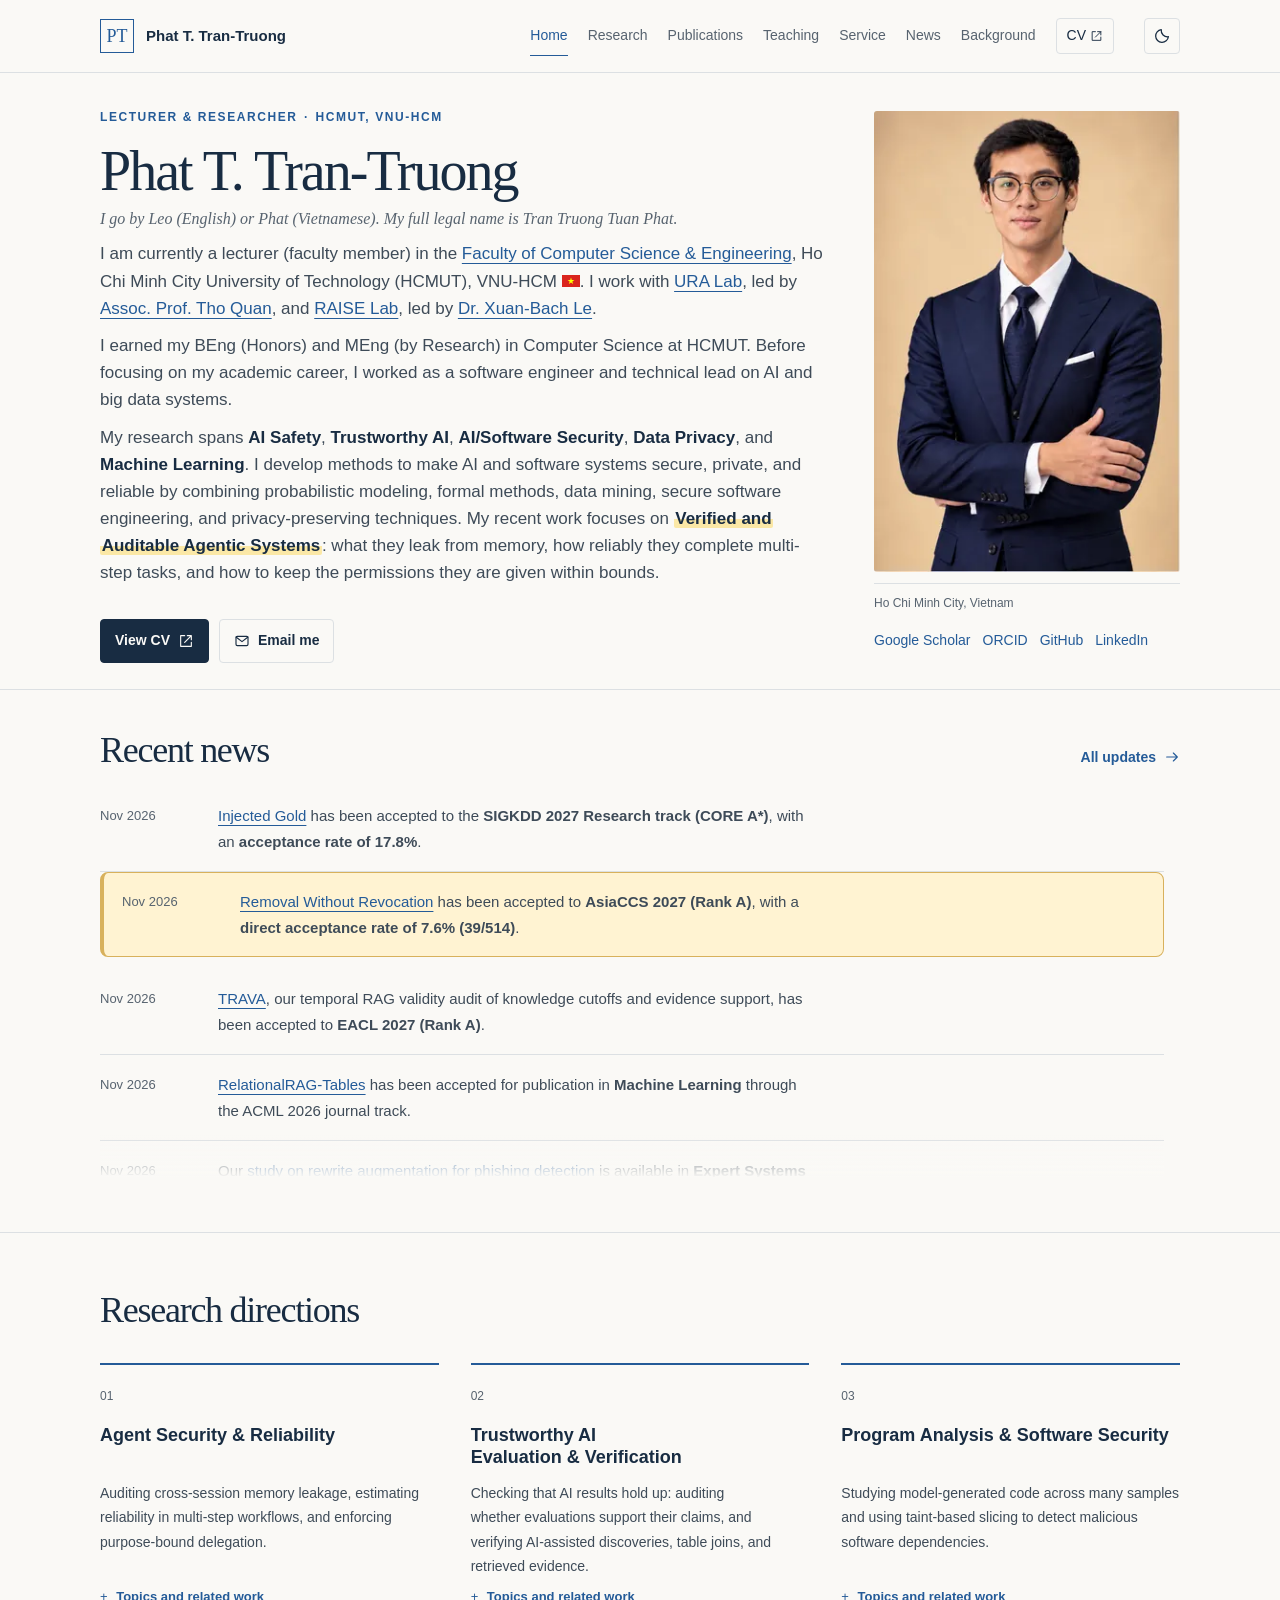
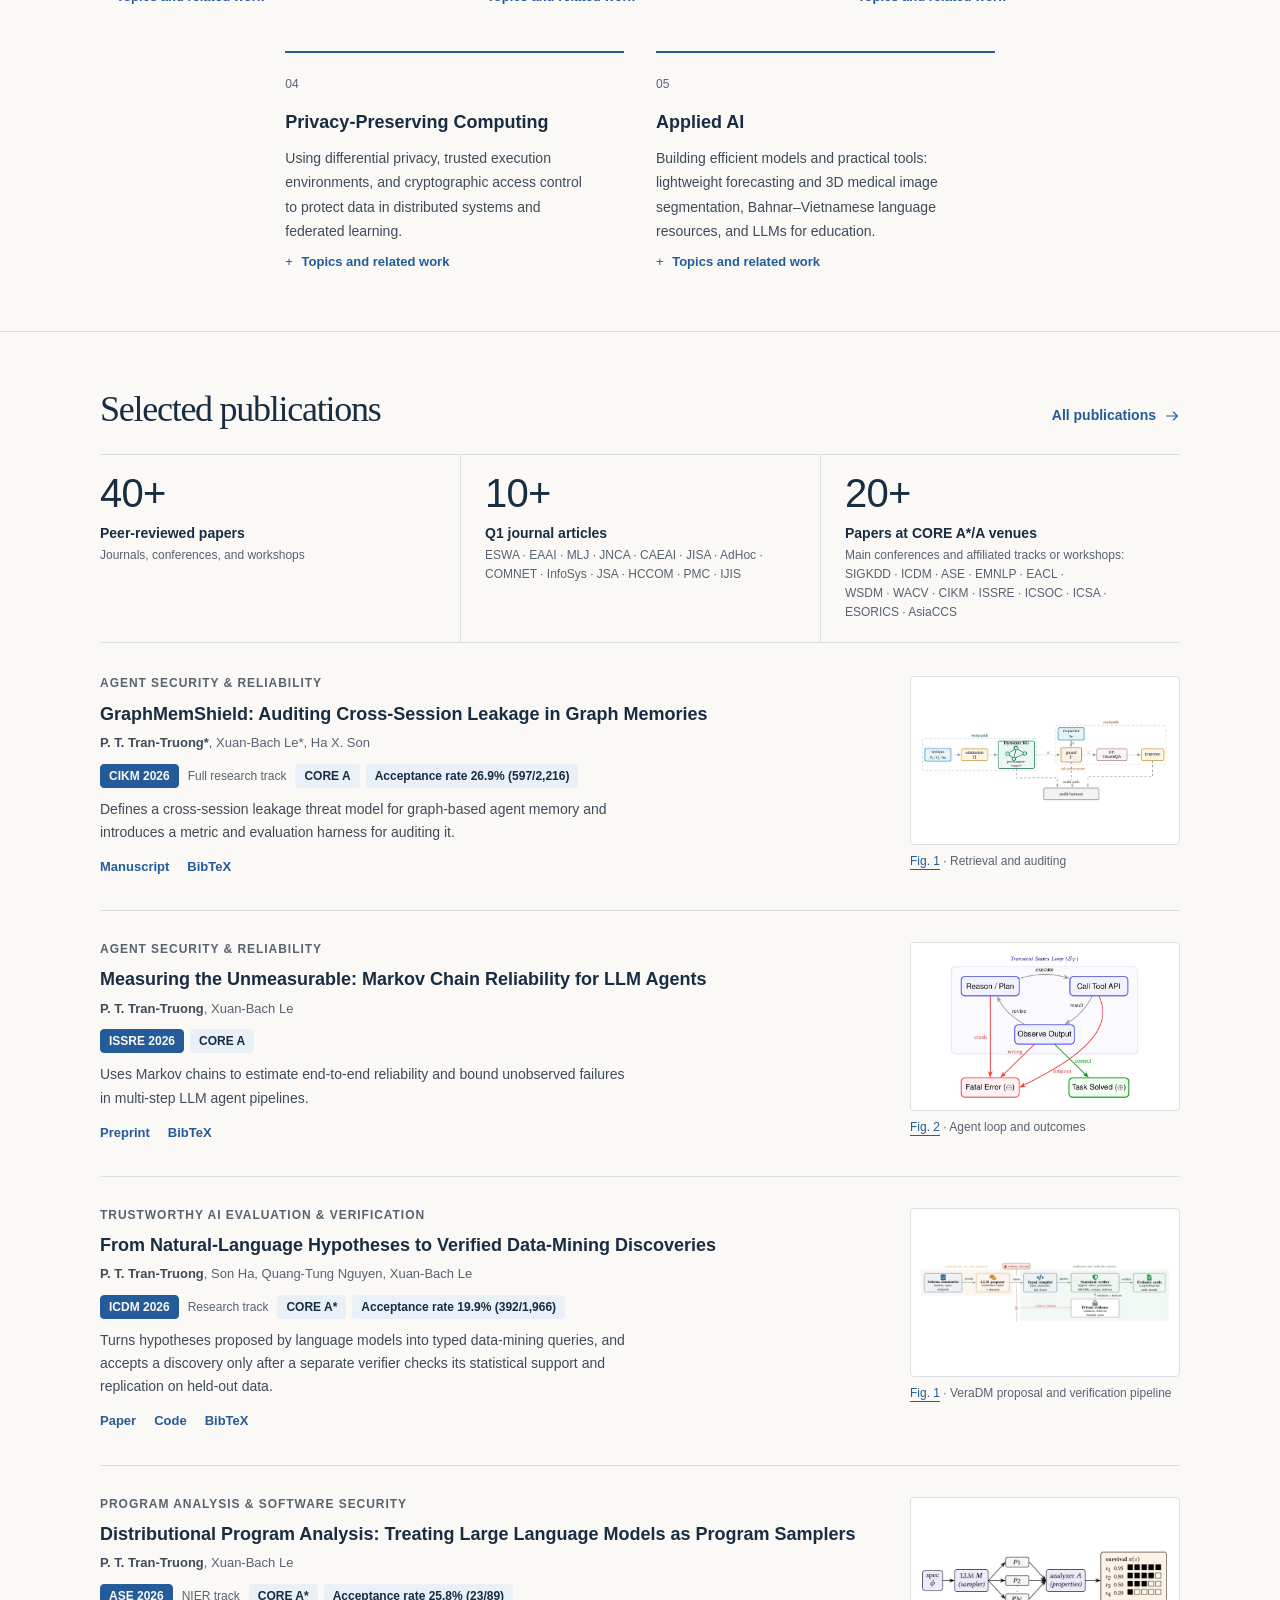
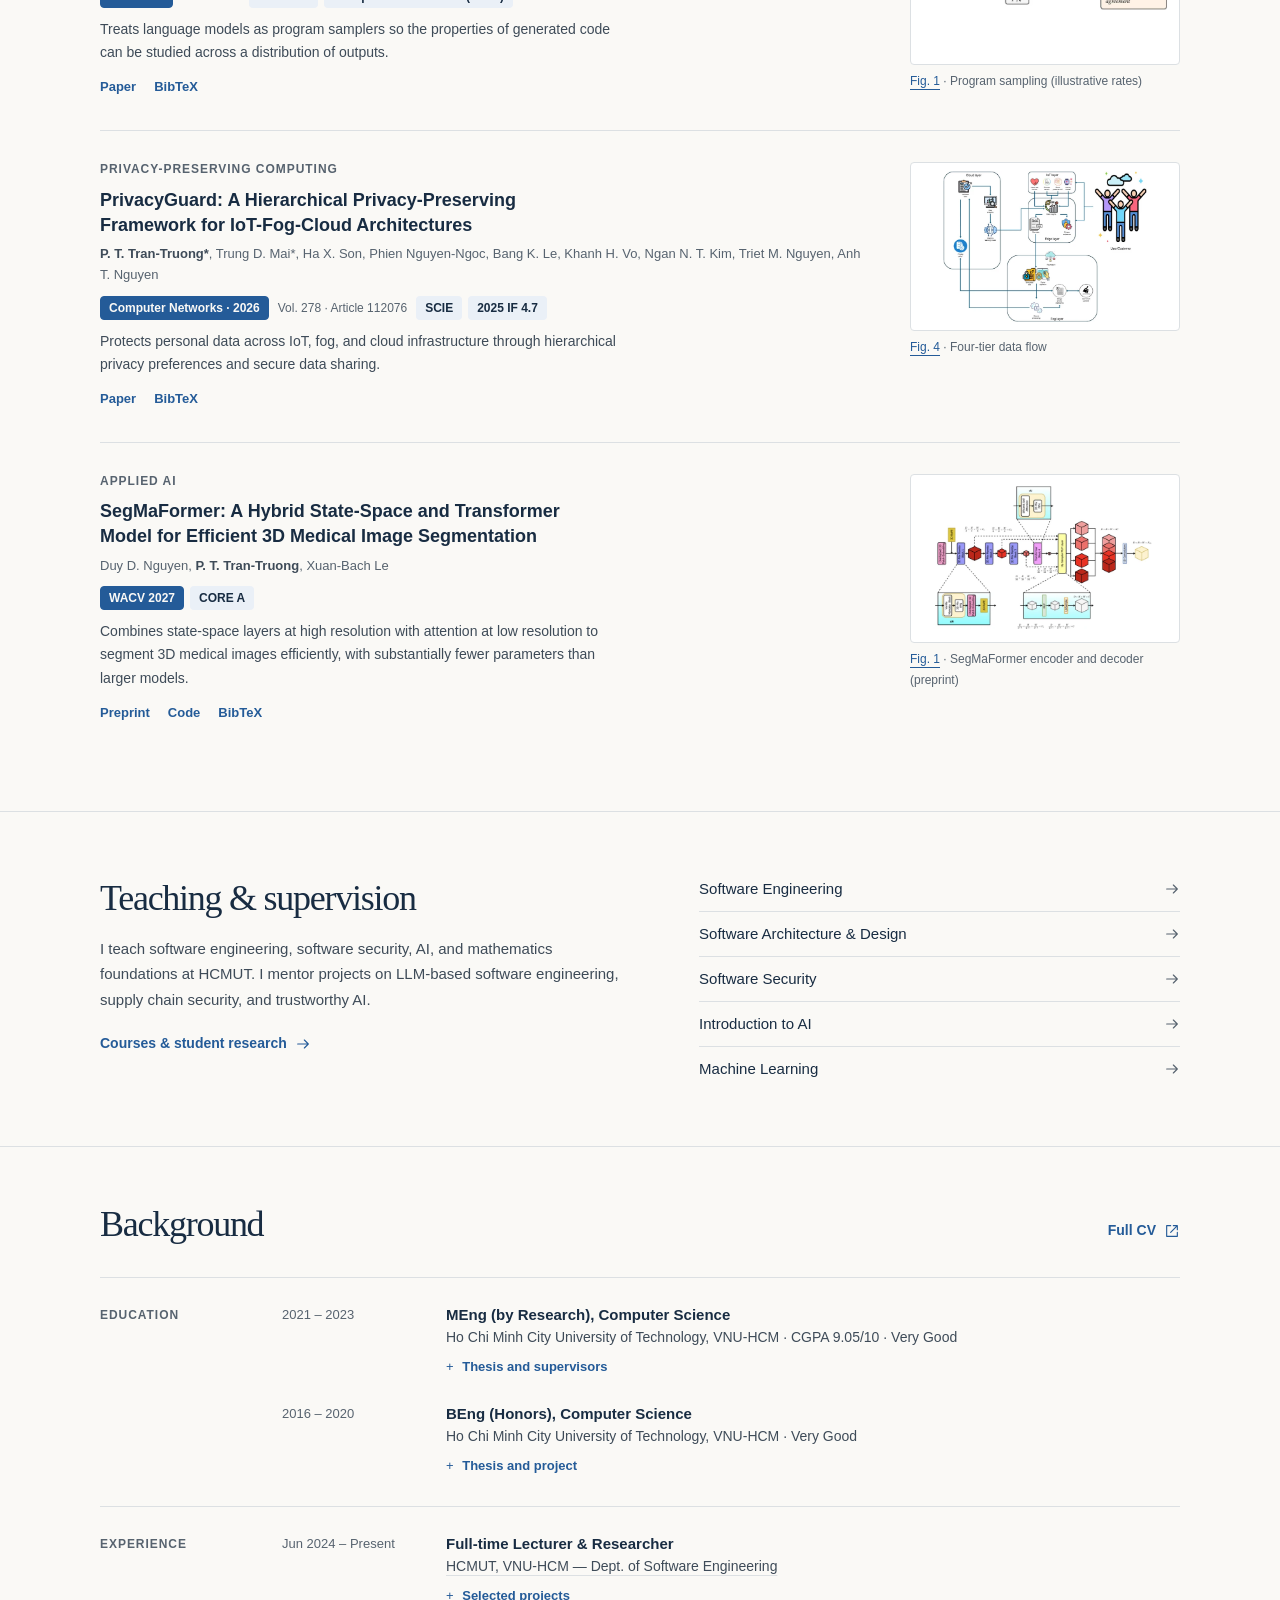
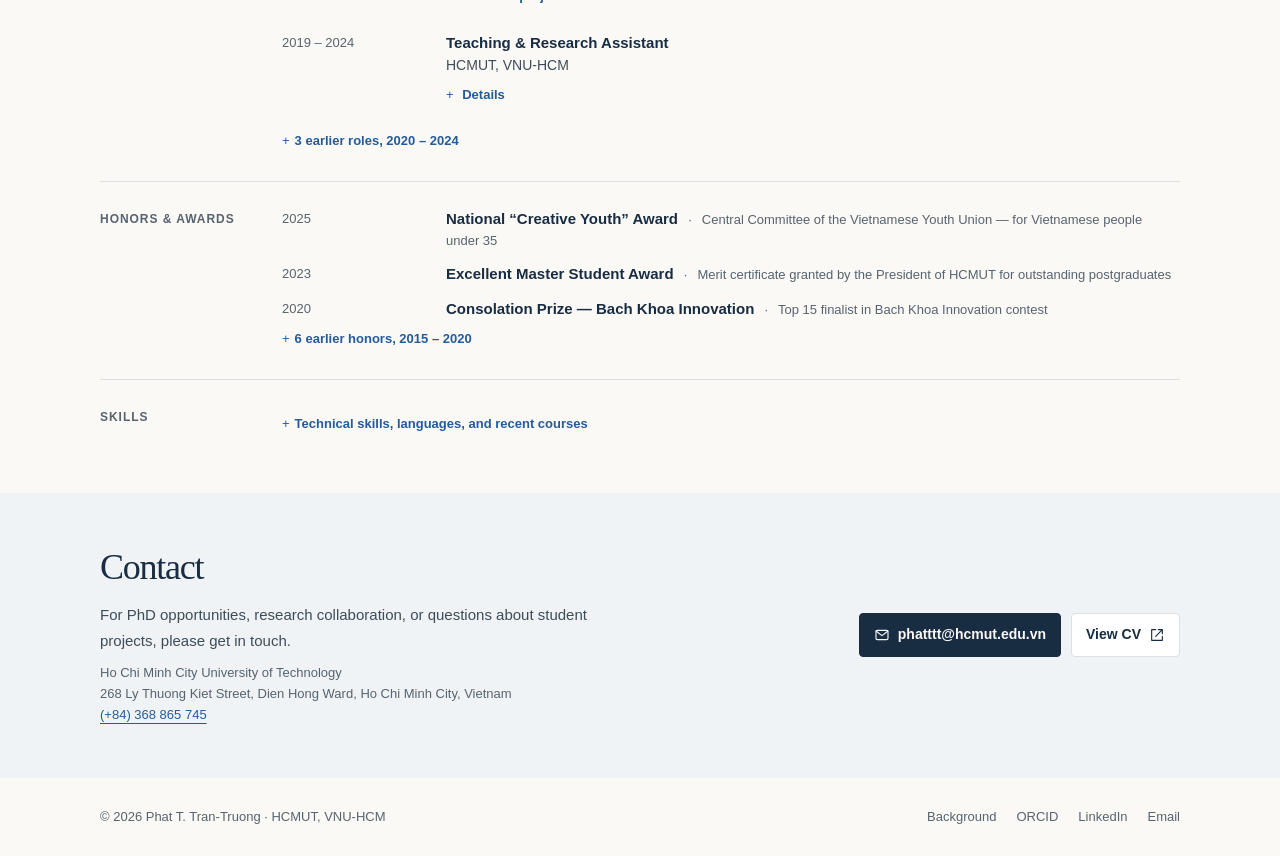
==== commit e67f81c8: "Match conference venue spacing to journal list" ====
--- a/index.html
+++ b/index.html
@@ -83,7 +83,7 @@
     <link rel="icon" href="favicon.ico" sizes="32x32" />
     <link rel="icon" href="assets/favicon.svg" type="image/svg+xml" />
     <link rel="apple-touch-icon" href="assets/apple-touch-icon.png" />
-    <link rel="stylesheet" href="index.css?v=20261114-3" />
+    <link rel="stylesheet" href="index.css?v=20261114-4" />
     <script src="script.js?v=20261109" defer></script>
   </head>
   <body data-page="home">
@@ -990,22 +990,20 @@
               <dt>Papers at CORE A*/A venues</dt>
               <dd class="pub-stat-value">20+</dd>
               <dd class="pub-stat-note">
-                Main conferences and affiliated tracks or workshops:
-                <ul class="venue-list">
-                  <li><abbr title="ACM SIGKDD Conference on Knowledge Discovery and Data Mining">SIGKDD</abbr></li>
-                  <li><abbr title="IEEE International Conference on Data Mining">ICDM</abbr></li>
-                  <li><abbr title="IEEE/ACM International Conference on Automated Software Engineering">ASE</abbr></li>
-                  <li><abbr title="Conference on Empirical Methods in Natural Language Processing">EMNLP</abbr></li>
-                  <li><abbr title="Conference of the European Chapter of the Association for Computational Linguistics">EACL</abbr></li>
-                  <li><abbr title="ACM International Conference on Web Search and Data Mining">WSDM</abbr></li>
-                  <li><abbr title="IEEE/CVF Winter Conference on Applications of Computer Vision">WACV</abbr></li>
-                  <li><abbr title="ACM International Conference on Information and Knowledge Management">CIKM</abbr></li>
-                  <li><abbr title="IEEE International Symposium on Software Reliability Engineering">ISSRE</abbr></li>
-                  <li><abbr title="International Conference on Service-Oriented Computing">ICSOC</abbr></li>
-                  <li><abbr title="IEEE International Conference on Software Architecture">ICSA</abbr></li>
-                  <li><abbr title="European Symposium on Research in Computer Security">ESORICS</abbr></li>
-                  <li><abbr title="ACM Asia Conference on Computer and Communications Security">AsiaCCS</abbr></li>
-                </ul>
+                Main conferences and affiliated tracks or workshops:<br />
+                <abbr title="ACM SIGKDD Conference on Knowledge Discovery and Data Mining">SIGKDD</abbr>&nbsp;·
+                <abbr title="IEEE International Conference on Data Mining">ICDM</abbr>&nbsp;·
+                <abbr title="IEEE/ACM International Conference on Automated Software Engineering">ASE</abbr>&nbsp;·
+                <abbr title="Conference on Empirical Methods in Natural Language Processing">EMNLP</abbr>&nbsp;·
+                <abbr title="Conference of the European Chapter of the Association for Computational Linguistics">EACL</abbr>&nbsp;·
+                <abbr title="ACM International Conference on Web Search and Data Mining">WSDM</abbr>&nbsp;·
+                <abbr title="IEEE/CVF Winter Conference on Applications of Computer Vision">WACV</abbr>&nbsp;·
+                <abbr title="ACM International Conference on Information and Knowledge Management">CIKM</abbr>&nbsp;·
+                <abbr title="IEEE International Symposium on Software Reliability Engineering">ISSRE</abbr>&nbsp;·
+                <abbr title="International Conference on Service-Oriented Computing">ICSOC</abbr>&nbsp;·
+                <abbr title="IEEE International Conference on Software Architecture">ICSA</abbr>&nbsp;·
+                <abbr title="European Symposium on Research in Computer Security">ESORICS</abbr>&nbsp;·
+                <abbr title="ACM Asia Conference on Computer and Communications Security">AsiaCCS</abbr>
               </dd>
             </div>
           </dl>
--- a/index.css
+++ b/index.css
@@ -523,19 +523,6 @@
   text-decoration: none;
   cursor: help;
 }
-.venue-list {
-  display: grid;
-  grid-template-columns: repeat(auto-fit, minmax(5.5em, 1fr));
-  gap: 4px 12px;
-  max-width: 28em;
-  margin: 8px 0 0;
-  padding: 0;
-  list-style: none;
-}
-.venue-list > li {
-  margin: 0;
-  white-space: nowrap;
-}
 .section-heading {
   display: flex;
   align-items: end;
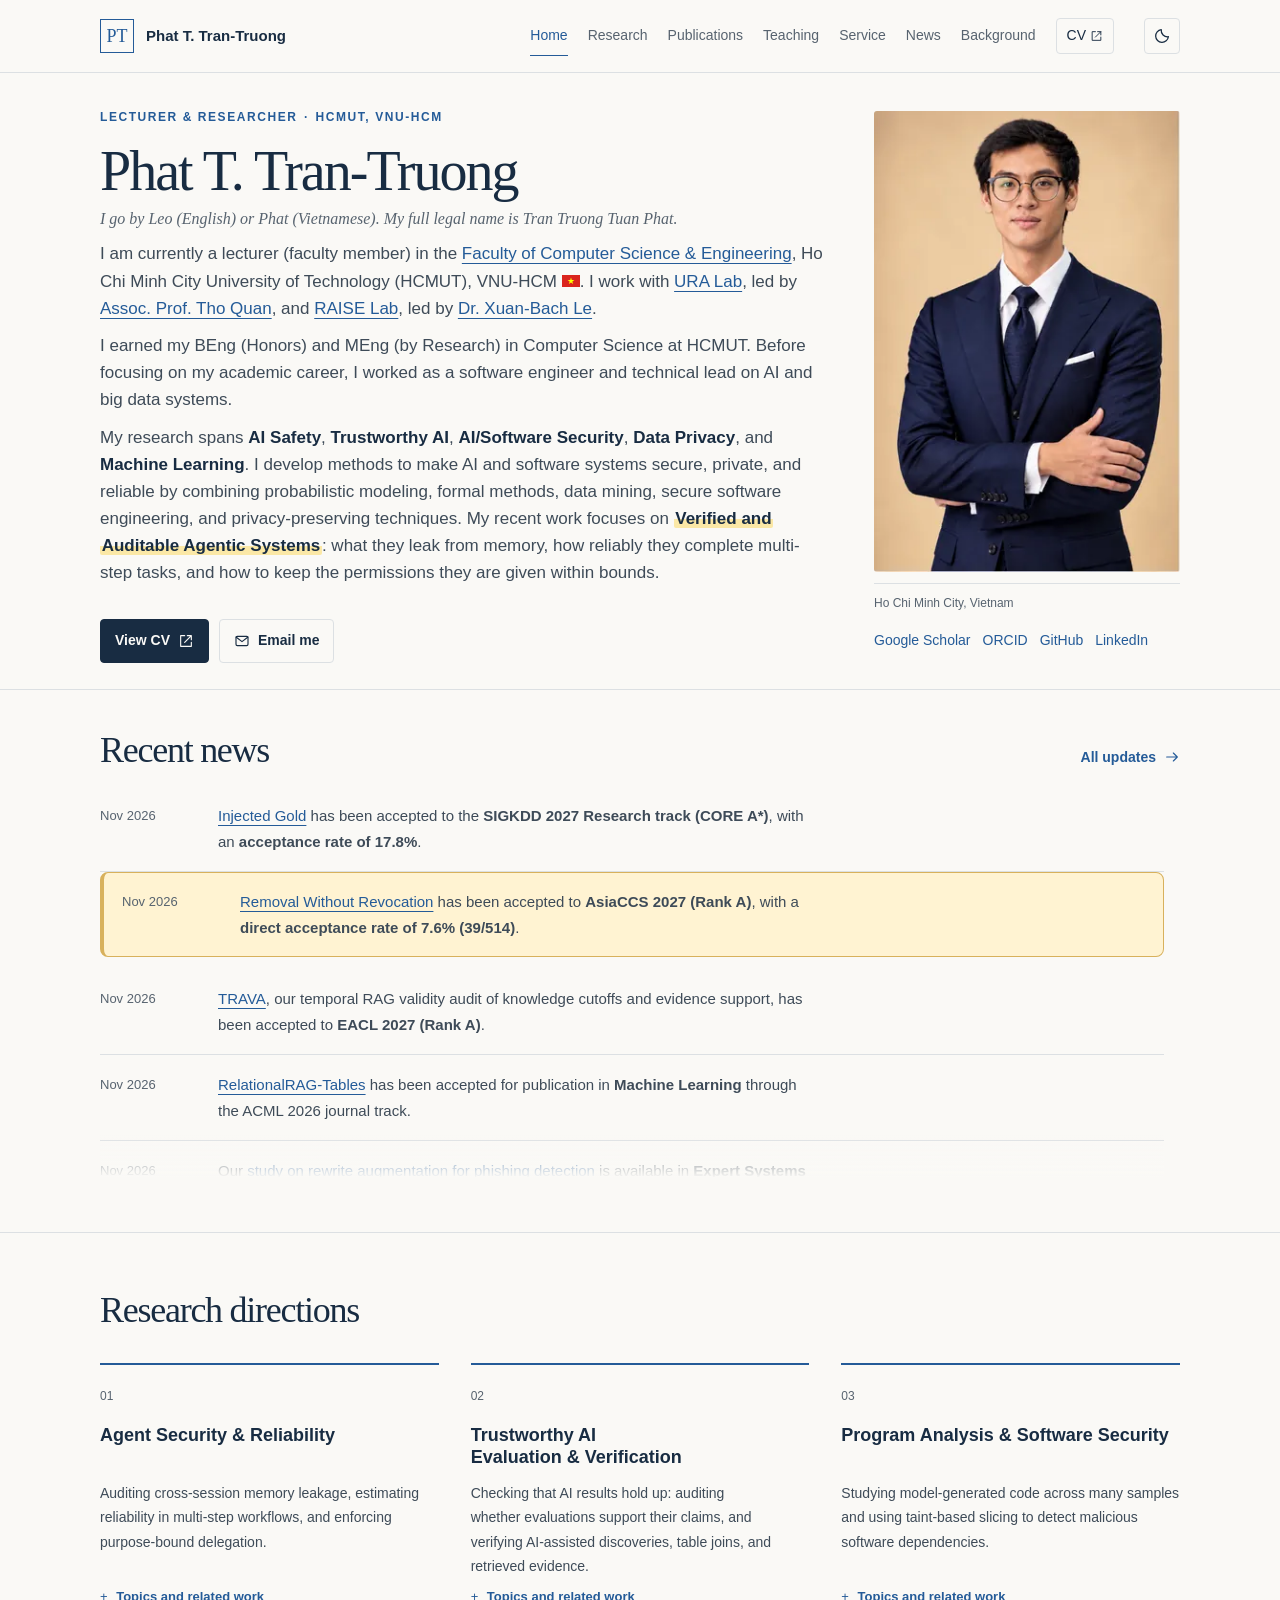
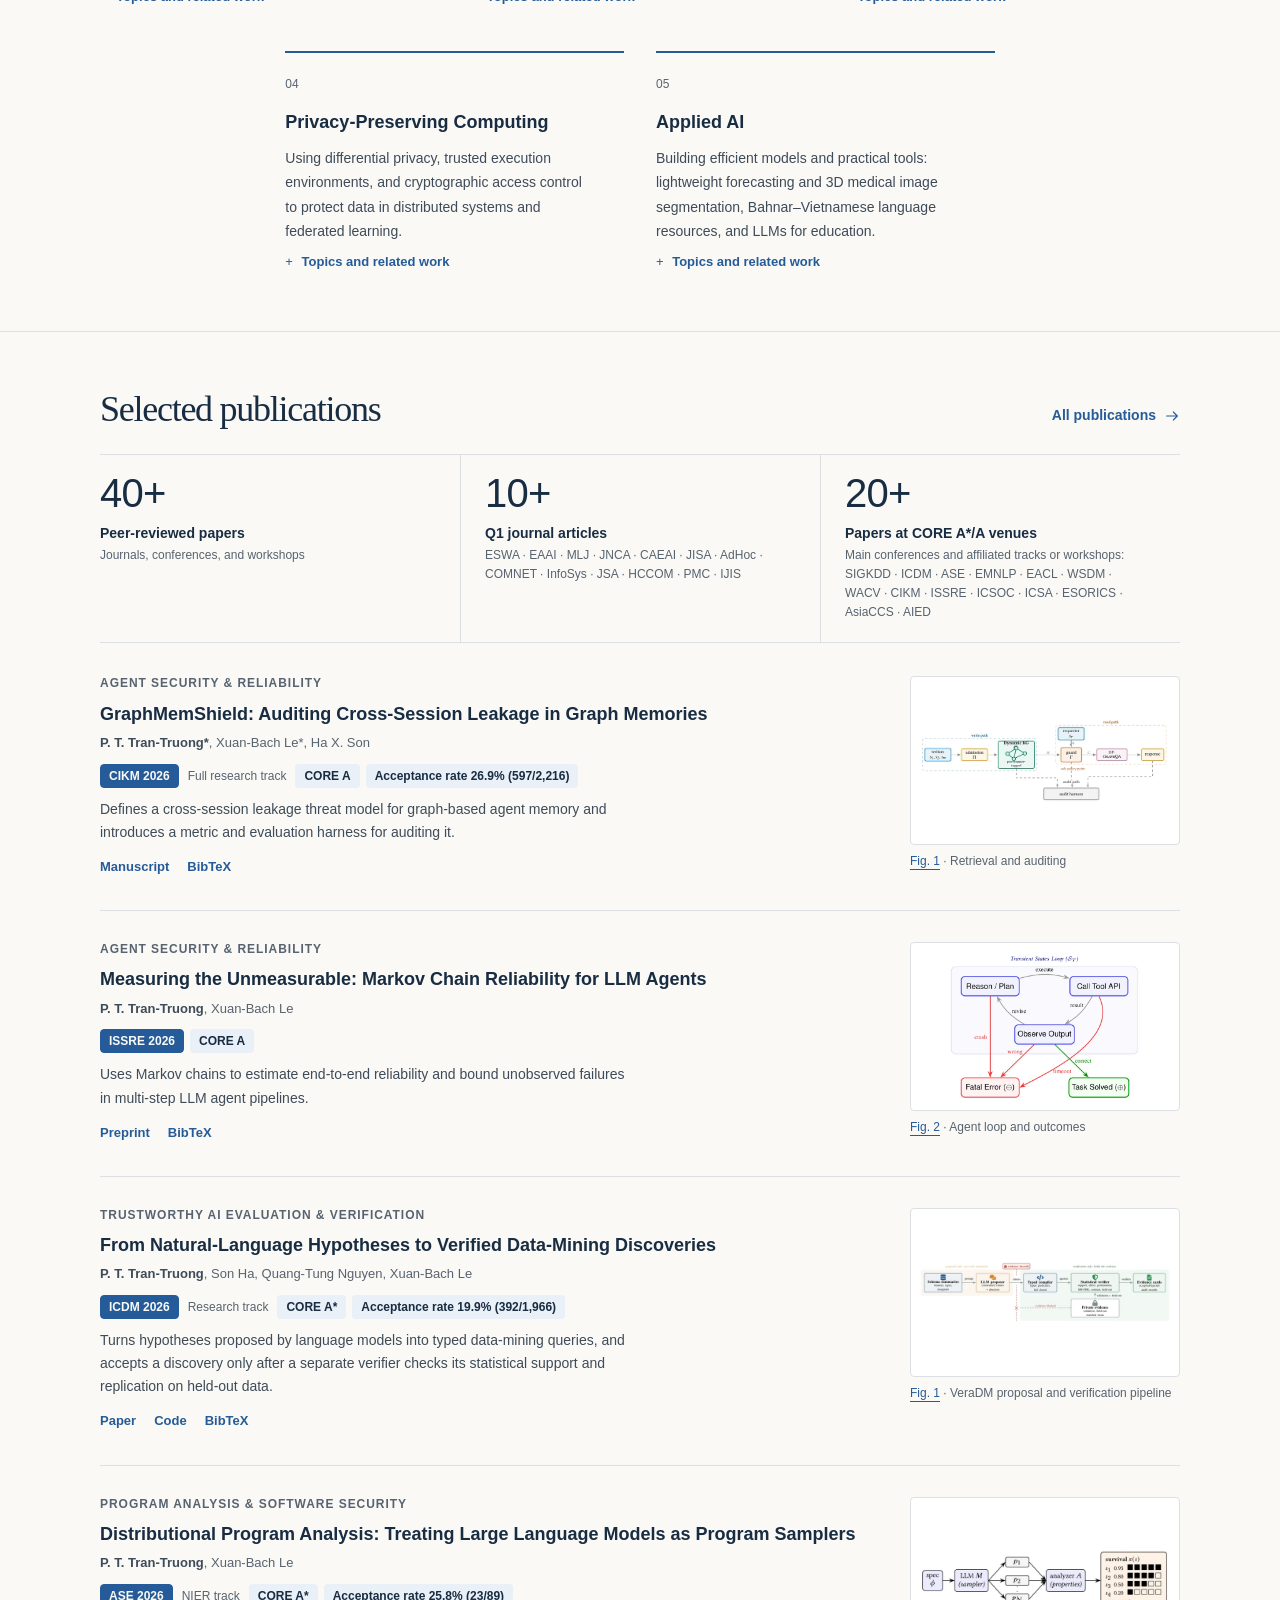
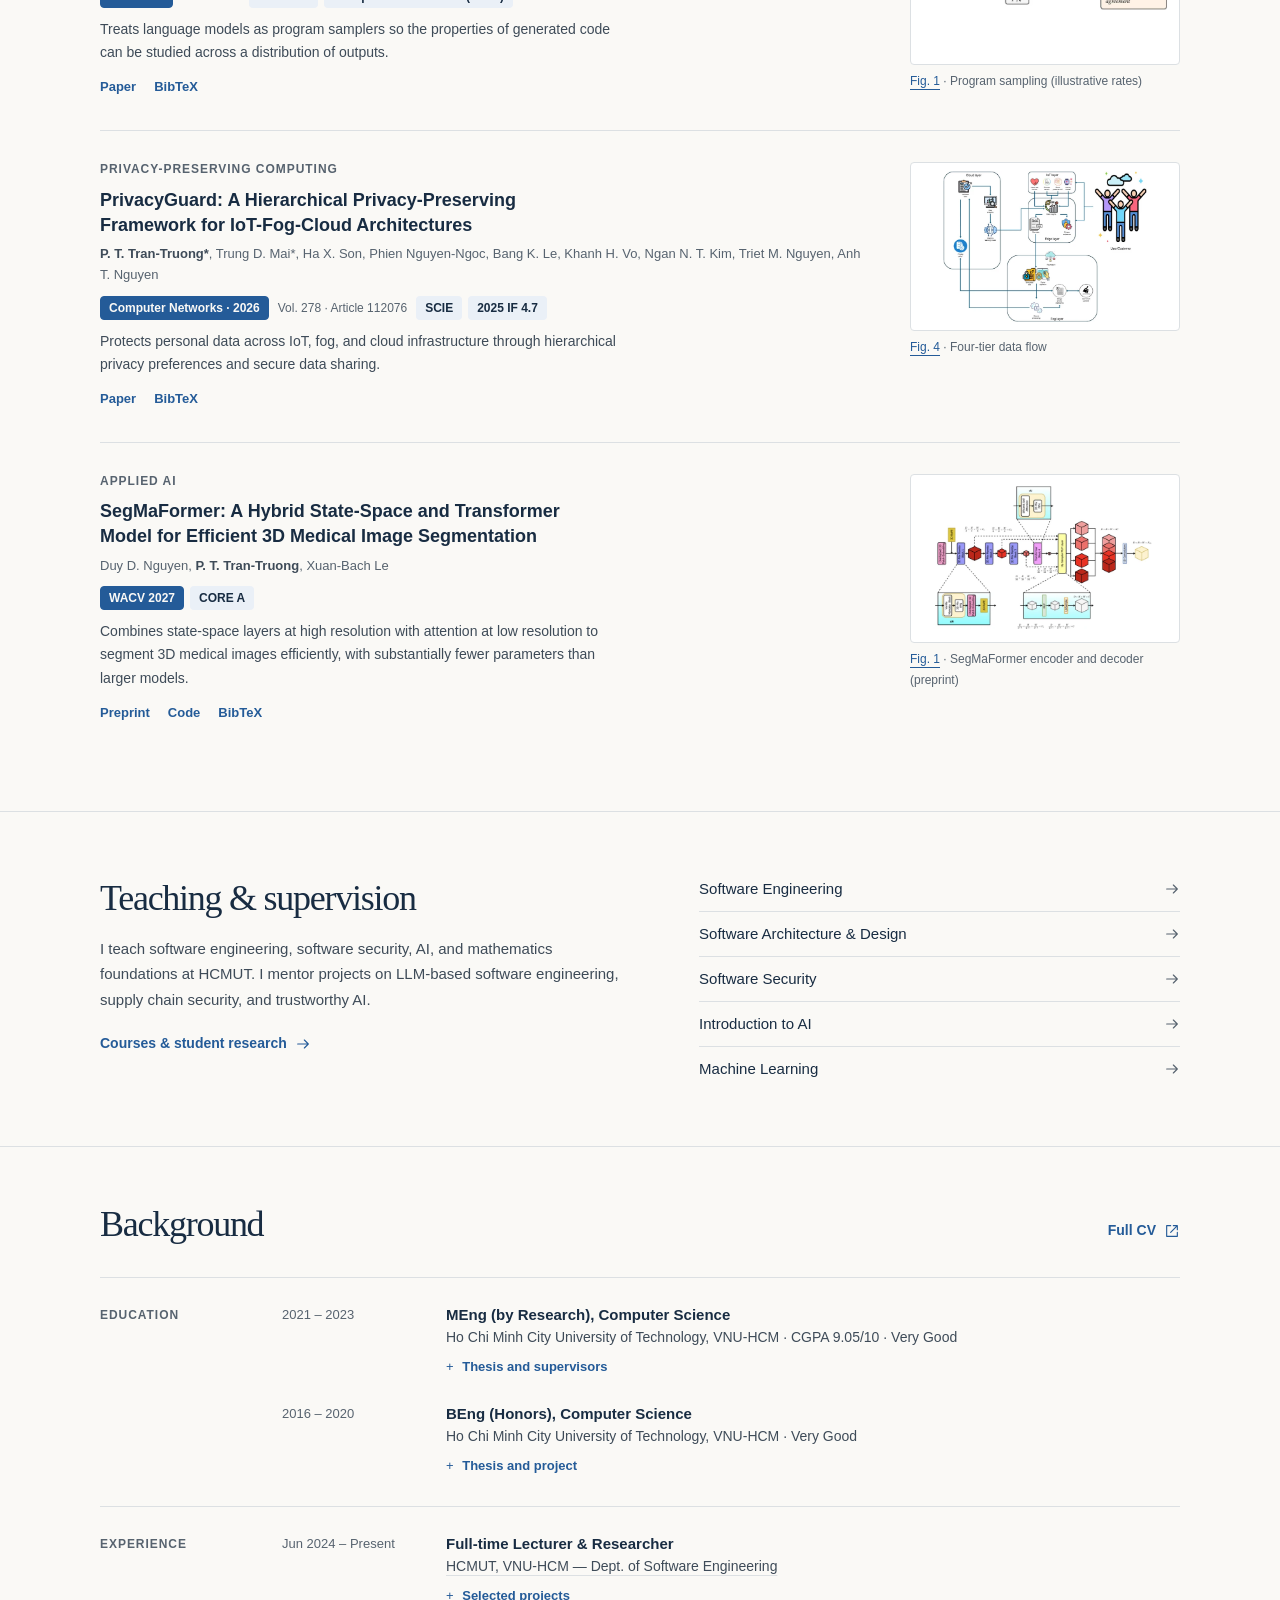
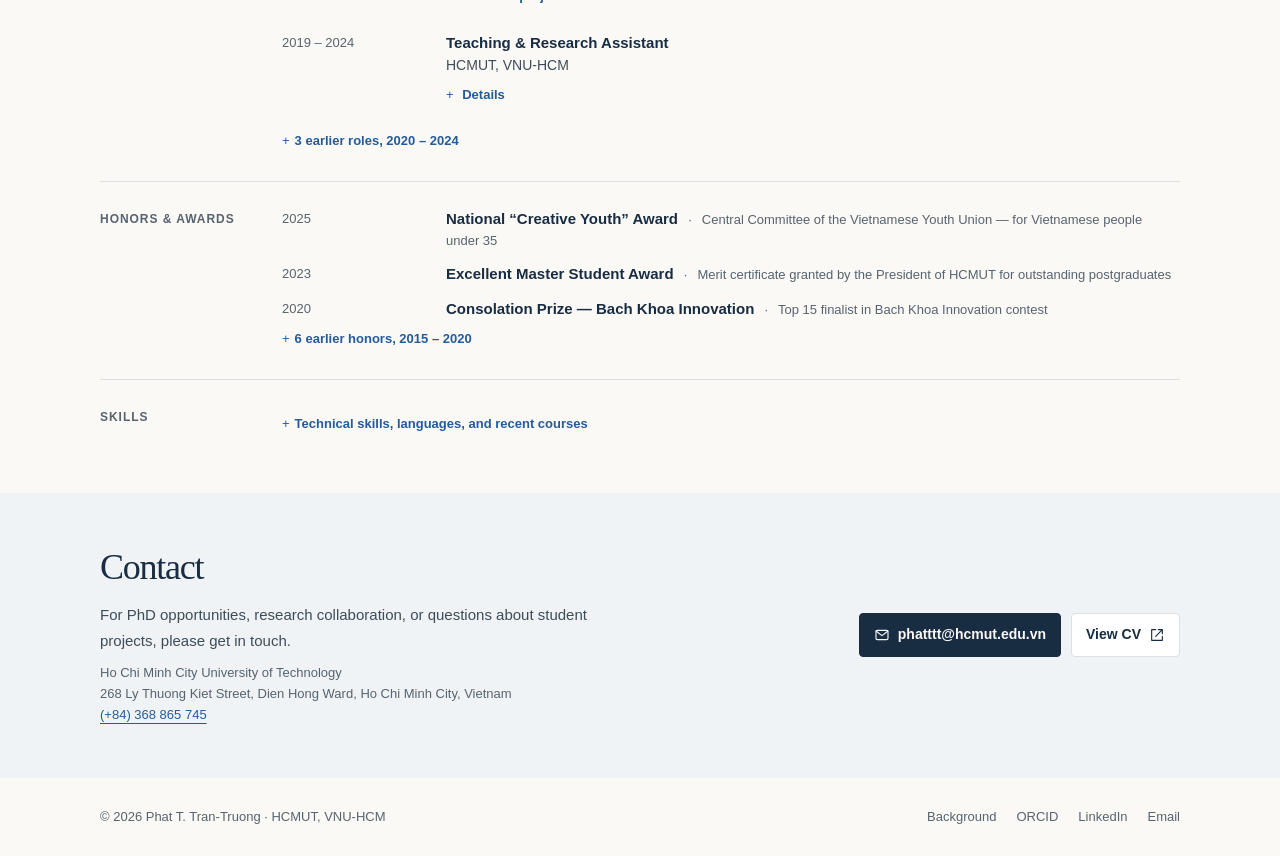
==== commit e21b250b: "Add AIED to homepage conference venues" ====
--- a/index.html
+++ b/index.html
@@ -102,7 +102,7 @@
           <a href="service/">Service</a>
           <a href="news/">News</a>
           <a href="#background">Background</a>
-          <a class="cv-link" href="cv_Phat.pdf" target="_blank" rel="noopener">
+          <a class="cv-link" href="cv_Phat.pdf?v=20261119-4" target="_blank" rel="noopener">
             CV
             <svg class="icon" viewBox="0 0 24 24" aria-hidden="true">
               <path d="M14 4h6v6m0-6L10 14M10 4H4v16h16v-6" />
@@ -302,7 +302,7 @@
             <div class="hero-actions">
               <a
                 class="hero-action hero-action-primary"
-                href="cv_Phat.pdf"
+                href="cv_Phat.pdf?v=20261119-4"
                 target="_blank"
                 rel="noopener"
               >
@@ -397,7 +397,7 @@
               <div class="news-item">
                 <time class="news-date" datetime="2026-11">Nov 2026</time>
                 <p>
-                  Five papers were accepted to <strong>WSDM 2027</strong>,
+                  Five papers (4 main, 1 findings) were accepted to <strong>WSDM 2027</strong>,
                   including
                   <a href="publications/#symbolic-pattern-mining"
                     >work on symbolic pattern mining</a
@@ -1003,7 +1003,8 @@
                 <abbr title="International Conference on Service-Oriented Computing">ICSOC</abbr>&nbsp;·
                 <abbr title="IEEE International Conference on Software Architecture">ICSA</abbr>&nbsp;·
                 <abbr title="European Symposium on Research in Computer Security">ESORICS</abbr>&nbsp;·
-                <abbr title="ACM Asia Conference on Computer and Communications Security">AsiaCCS</abbr>
+                <abbr title="ACM Asia Conference on Computer and Communications Security">AsiaCCS</abbr>&nbsp;·
+                <abbr title="International Conference on Artificial Intelligence in Education">AIED</abbr>
               </dd>
             </div>
           </dl>
@@ -1466,7 +1467,7 @@
         <div class="container">
           <div class="section-heading">
             <h2>Background</h2>
-            <a class="text-link" href="cv_Phat.pdf" target="_blank" rel="noopener"
+            <a class="text-link" href="cv_Phat.pdf?v=20261119-4" target="_blank" rel="noopener"
               >Full CV
               <svg class="icon" viewBox="0 0 24 24" aria-hidden="true">
                 <path d="M14 4h6v6m0-6L10 14M10 4H4v16h16v-6" /></svg
@@ -2064,7 +2065,7 @@
             </a>
             <a
               class="hero-action"
-              href="cv_Phat.pdf"
+              href="cv_Phat.pdf?v=20261119-4"
               target="_blank"
               rel="noopener"
             >
